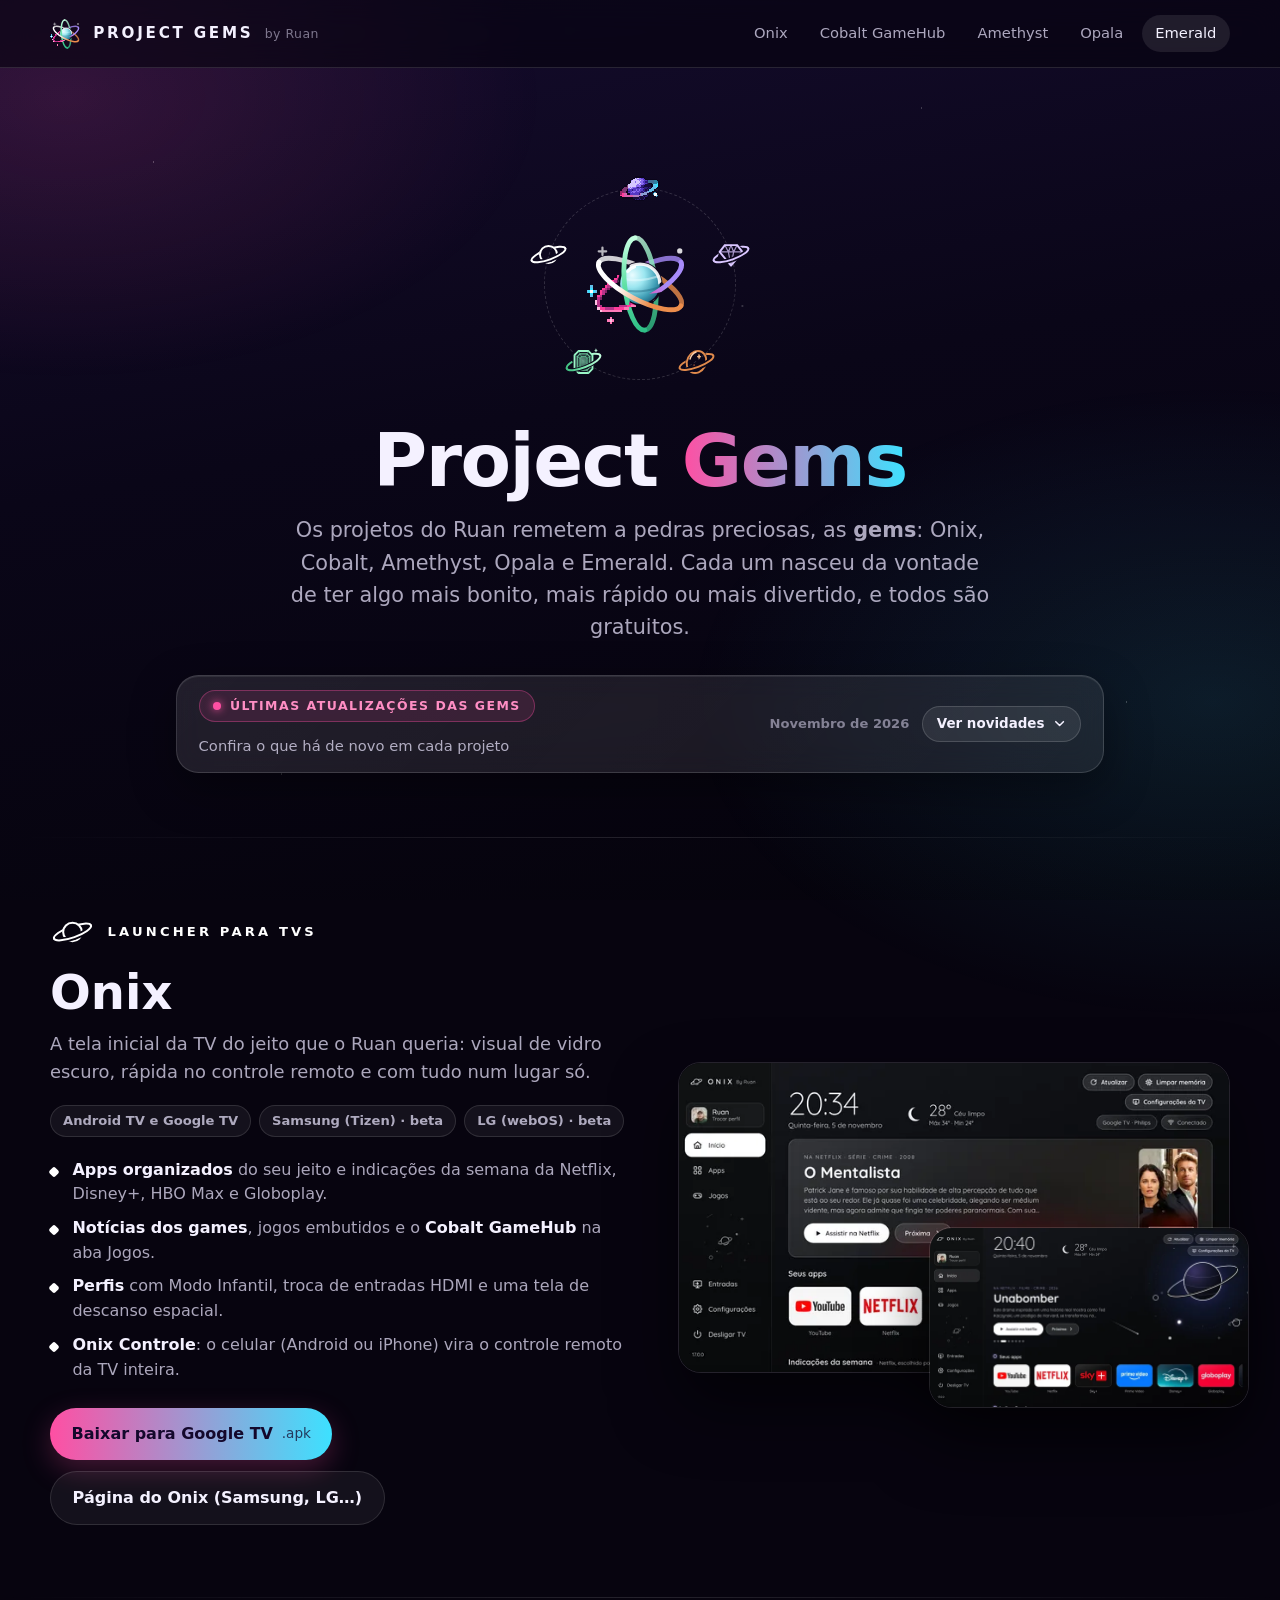
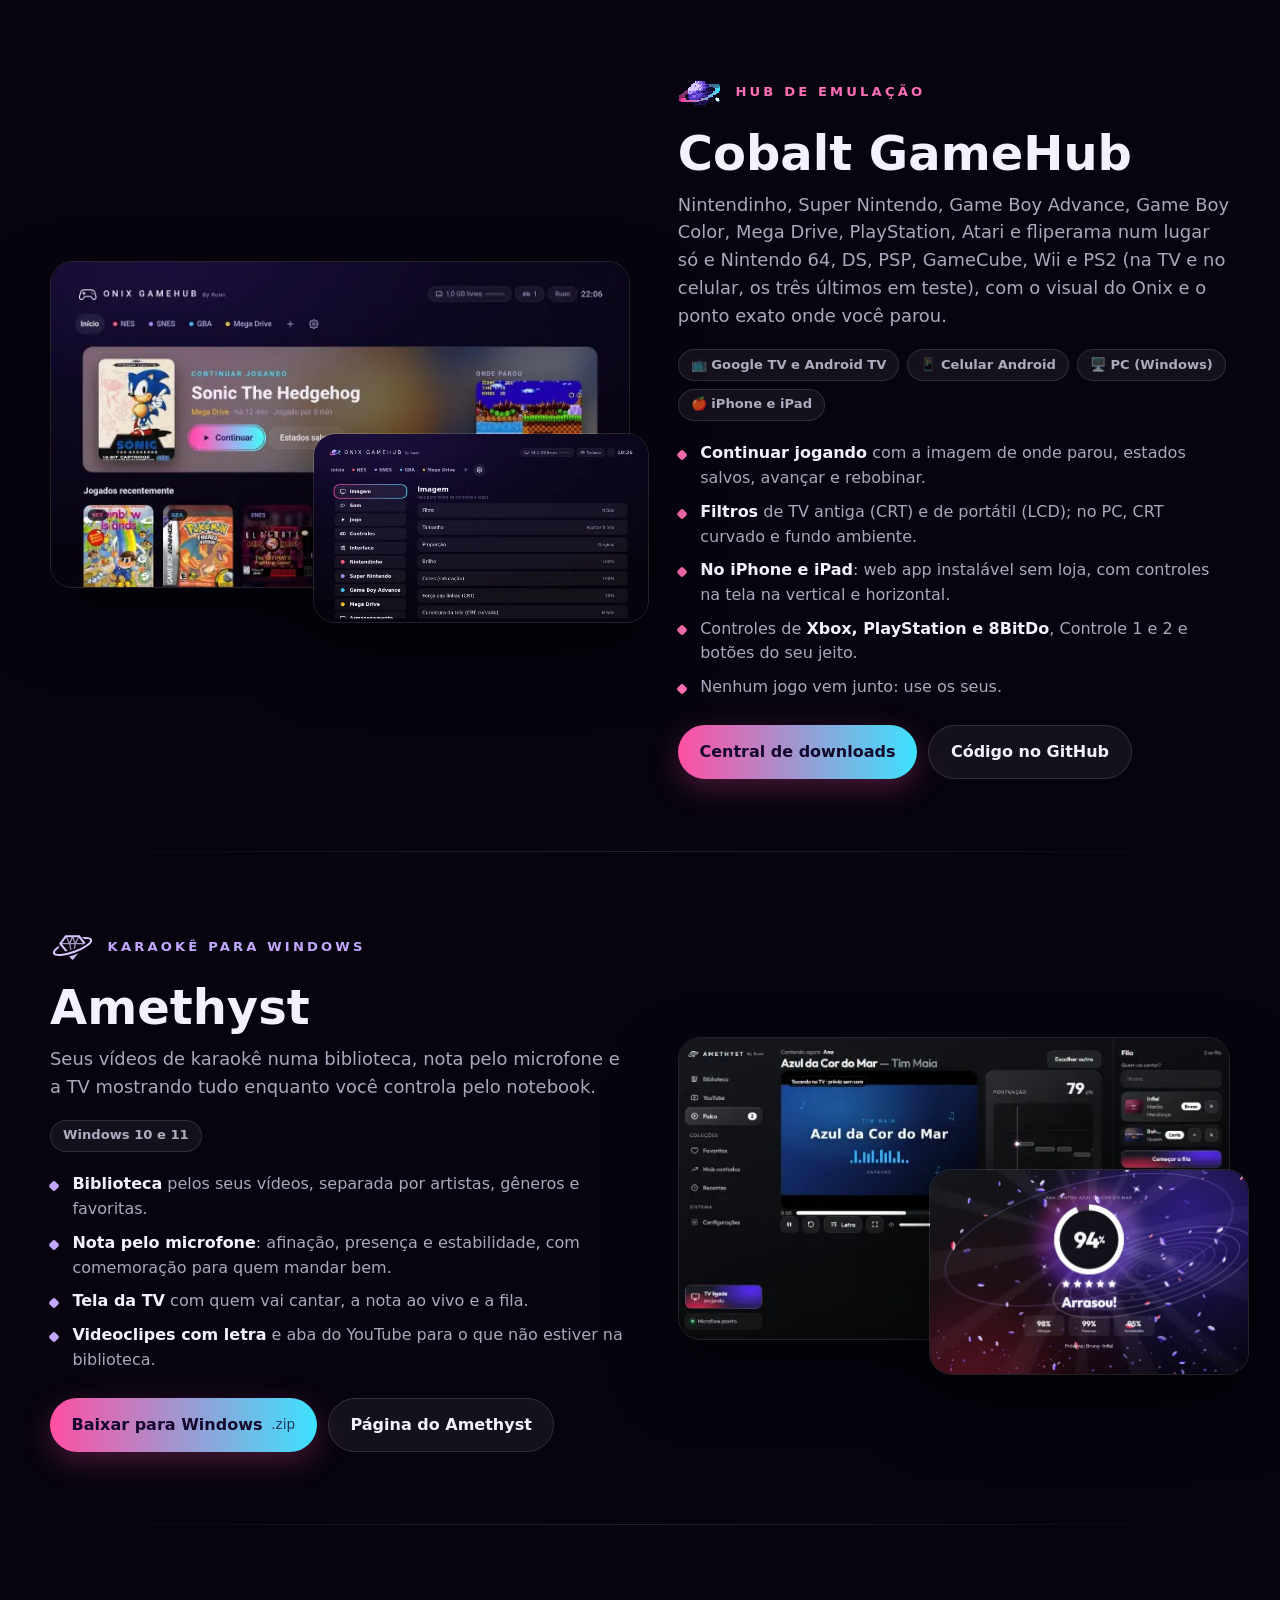
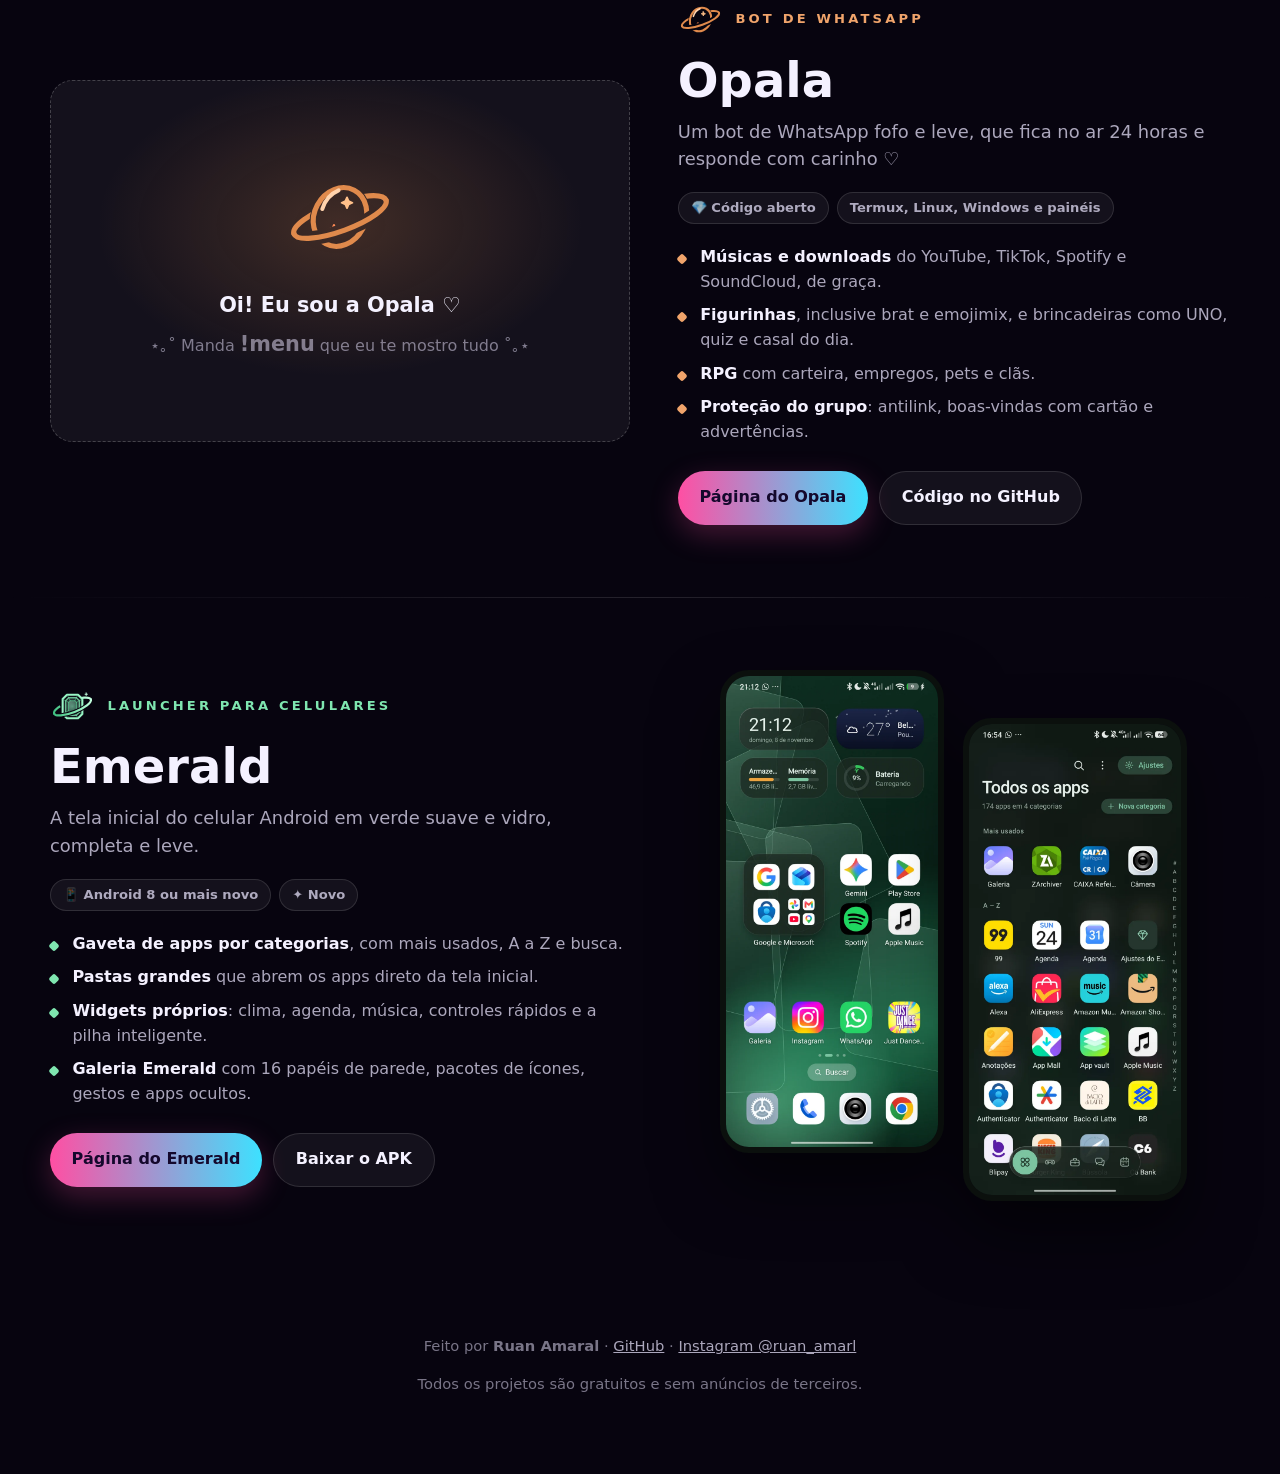
==== index.html @ 77f3a7b0 "Card de novidades: Onix 17.3.0 com Prime Video e Paramount+ nas indicações Co-Authored-By: Claude Op" ====
<!doctype html>
<html lang="pt-BR">
<head>
<meta charset="utf-8">
<meta name="viewport" content="width=device-width, initial-scale=1">
<title>Project Gems · os projetos do Ruan</title>
<meta name="description" content="Onix, Cobalt GameHub, Amethyst, Opala e Emerald: os projetos do Ruan, cada um com nome de pedra preciosa.">
<meta name="theme-color" content="#07040f">
<meta http-equiv="Cache-Control" content="no-cache, no-store, must-revalidate">
<meta http-equiv="Pragma" content="no-cache">
<meta http-equiv="Expires" content="0">
<link rel="icon" href="img/projectgems.svg">
<link rel="stylesheet" href="style.css?v=1.4">
</head>
<body>
<header class="top">
  <div class="wrap">
    <a class="brand" href="#"><img src="img/projectgems.svg" alt="">PROJECT GEMS <small>by Ruan</small></a>
    <nav class="nav">
      <a href="#onix">Onix</a><a href="#gamehub">Cobalt GameHub</a><a href="#amethyst">Amethyst</a><a href="#opala">Opala</a><a href="#emerald">Emerald</a>
    </nav>
  </div>
</header>

<main>
  <section class="hero wrap">
    <div class="orbit" aria-hidden="true">
      <div class="core"><img src="img/projectgems.svg" alt="Logo do Project Gems: um buraco negro com uma gema no centro" width="120" height="120"></div>
      <div class="ring"><img src="img/gamehub.svg" alt=""><img src="img/amethyst.svg" alt=""><img src="img/opala.svg" alt=""><img src="img/emerald.svg" alt=""><img src="img/onix.svg" alt=""></div>
    </div>
    <h1>Project <b>Gems</b></h1>
    <p>Os projetos do Ruan remetem a pedras preciosas, as <b>gems</b>: Onix, Cobalt, Amethyst, Opala e Emerald. Cada um nasceu da vontade de ter algo mais bonito, mais rápido ou mais divertido, e todos são gratuitos.</p>
    <!-- Card Expansível de Últimas Atualizações das Gems (inicia fechado) -->
    <details class="updates-card reveal" id="updatesCard">
      <summary class="updates-summary">
        <div class="updates-summary-left">
          <div class="updates-badge">
            <span class="updates-badge-dot"></span>
            Últimas atualizações das Gems
          </div>
          <span class="updates-summary-title">Confira o que há de novo em cada projeto</span>
        </div>
        <div class="updates-summary-right">
          <span class="updates-date">Novembro de 2026</span>
          <span class="updates-toggle-btn">
            <span class="updates-toggle-text">Ver novidades</span>
            <svg class="updates-arrow" viewBox="0 0 24 24" fill="none" stroke="currentColor" stroke-width="2.5" stroke-linecap="round" stroke-linejoin="round"><path d="M6 9l6 6 6-6"/></svg>
          </span>
        </div>
      </summary>

      <div class="updates-content">
        <div class="updates-intro">
          <h2>O que há de novo em cada projeto</h2>
          <p>Acompanhe os recursos recém-lançados, melhorias e novidades das nossas pedras preciosas:</p>
        </div>

        <div class="updates-grid">
          <!-- Onix -->
          <div class="update-item">
            <div class="update-item-top">
              <img class="update-item-icon" src="img/onix.svg" alt="">
              <div>
                <div class="update-item-title">Onix</div>
                <small style="color: var(--mute);">Launcher para TVs</small>
              </div>
              <span class="update-item-tag" style="color: #ffffff; border-color: rgba(255,255,255,.35); background: rgba(255,255,255,.08);">v17.3.0</span>
            </div>
            <ul class="update-item-list">
              <li style="color: #ffffff;"><span style="color: var(--dim);"><b>Prime Video e Paramount+ (17.3.0)</b>: as indicações da semana agora também trazem os títulos populares do Prime Video e do Paramount+, com o ícone de cada serviço, e Assistir abre o título no app.</span></li>
              <li style="color: #ffffff;"><span style="color: var(--dim);"><b>Novidades do Project Gems (17.2.0)</b>: o primeiro banner do destaque mostra as novidades das gemas, começando pelo Emerald, com QR code para o site (dá para desligar nas Configurações). A Trajetória também ganhou o Emerald.</span></li>
              <li style="color: #ffffff;"><span style="color: var(--dim);"><b>Aba Jogos sem demora (17.1.3)</b>: a página de Jogos abre na hora, e no tema Cobalt os botões do GameHub voltam a mostrar a borda de foco.</span></li>
              <li style="color: #ffffff;"><span style="color: var(--dim);"><b>Senha nos perfis (17.1.1)</b>: senha opcional de 4 números em cada perfil, digitada pelos números do controle, e o Modo Infantil protegido pelo PIN dos pais.</span></li>
              <li style="color: #ffffff;"><span style="color: var(--dim);"><b>Onix Controle 1.0.8 (Android)</b>: teclado de números (botão 123) para digitar a senha dos perfis e o PIN do Onix, além dos botões dos consoles 3D do Cobalt GameHub.</span></li>
            </ul>
            <a class="update-item-link" href="#onix">Ver detalhes do Onix →</a>
          </div>

          <!-- Cobalt GameHub -->
          <div class="update-item">
            <div class="update-item-top">
              <img class="update-item-icon" src="img/gamehub.svg" alt="" style="image-rendering:pixelated">
              <div>
                <div class="update-item-title">Cobalt GameHub</div>
                <small style="color: var(--mute);">Hub de emulação</small>
              </div>
              <span class="update-item-tag" style="color: #ff6fb5; border-color: rgba(255,111,181,.4); background: rgba(255,111,181,.1);">v2.0.1</span>
            </div>
            <ul class="update-item-list">
              <li style="color: #ff6fb5;"><span style="color: var(--dim);"><b>RetroAchievements na TV, no celular e no PC (2.0.1)</b>: entre com a sua conta e ganhe as conquistas de cada jogo, com a imagem no aviso e os textos traduzidos para o português. No PC, também nos consoles do RetroArch.</span></li>
              <li style="color: #ff6fb5;"><span style="color: var(--dim);"><b>Conquistas do Cobalt (2.0.0)</b>: 15 conquistas sem conta, na TV, no celular e no PC, com aviso animado e som por cima do jogo.</span></li>
              <li style="color: #ff6fb5;"><span style="color: var(--dim);"><b>Consoles 3D na TV e no celular (1.7.0)</b>: Nintendo 64, DS e PSP, e GameCube, Wii e PS2 em teste. O GameHub olha o aparelho, mostra só o que ele aguenta e escolhe a resolução.</span></li>
            </ul>
            <a class="update-item-link" href="gamehub/">Ir para a Central de Downloads →</a>
          </div>

          <!-- Amethyst -->
          <div class="update-item">
            <div class="update-item-top">
              <img class="update-item-icon" src="img/amethyst.svg" alt="">
              <div>
                <div class="update-item-title">Amethyst</div>
                <small style="color: var(--mute);">Karaokê para Windows</small>
              </div>
              <span class="update-item-tag" style="color: #c4a8ff; border-color: rgba(196,168,255,.4); background: rgba(196,168,255,.1);">v1.7.1</span>
            </div>
            <ul class="update-item-list">
              <li style="color: #c4a8ff;"><span style="color: var(--dim);"><b>Nota ao Vivo pelo Microfone</b>: pontuação de afinação, presença de palco e estabilidade vocal em tempo real.</span></li>
              <li style="color: #c4a8ff;"><span style="color: var(--dim);"><b>Modo TV Palco</b>: exibe a letra e notas na TV enquanto você controla as músicas pelo notebook.</span></li>
              <li style="color: #c4a8ff;"><span style="color: var(--dim);"><b>Biblioteca local de clipes</b>: organização de músicas sem travamentos.</span></li>
            </ul>
            <a class="update-item-link" href="amethyst/">Página do Amethyst →</a>
          </div>

          <!-- Opala -->
          <div class="update-item">
            <div class="update-item-top">
              <img class="update-item-icon" src="img/opala.svg" alt="">
              <div>
                <div class="update-item-title">Opala</div>
                <small style="color: var(--mute);">Bot de WhatsApp</small>
              </div>
              <span class="update-item-tag" style="color: #f0a46b; border-color: rgba(240,164,107,.4); background: rgba(240,164,107,.1);">✦ Novo</span>
            </div>
            <ul class="update-item-list">
              <li style="color: #f0a46b;"><span style="color: var(--dim);"><b>Código aberto</b>: qualquer pessoa pode montar o próprio bot, com guia para Termux, Linux, Windows e painéis.</span></li>
              <li style="color: #f0a46b;"><span style="color: var(--dim);"><b>Downloads grátis</b>: músicas e vídeos do YouTube, TikTok, letras e voz sem precisar de API paga.</span></li>
              <li style="color: #f0a46b;"><span style="color: var(--dim);"><b>Jeitinho fofo</b>: menus em categorias, respostas carinhosas e figurinha brat feita no próprio bot.</span></li>
            </ul>
            <a class="update-item-link" href="opala/">Página do Opala →</a>
          </div>
          <!-- Emerald -->
          <div class="update-item">
            <div class="update-item-top">
              <img class="update-item-icon" src="img/emerald.svg" alt="">
              <div>
                <div class="update-item-title">Emerald</div>
                <small style="color: var(--mute);">Launcher para celulares</small>
              </div>
              <span class="update-item-tag" style="color: #7fe6b0; border-color: rgba(127,230,176,.4); background: rgba(127,230,176,.1);">✦ Novo · v1.0.3</span>
            </div>
            <ul class="update-item-list">
              <li style="color: #7fe6b0;"><span style="color: var(--dim);"><b>Relógio alinhado (1.0.3)</b>: o relógio em cartão ganhou o mesmo espaço interno dos outros cartões.</span></li>
              <li style="color: #7fe6b0;"><span style="color: var(--dim);"><b>Mais estável (1.0.2)</b>: não trava mais ao virar a tela inicial padrão, e nos celulares Xiaomi explica por que o sistema troca os gestos pelos três botões.</span></li>
              <li style="color: #7fe6b0;"><span style="color: var(--dim);"><b>Pastas como no HyperOS (1.0.1)</b>: os apps saem da pasta e crescem até a grade, com movimento de mola, e voltam voando ao fechar. Ícones de 60 dp por padrão.</span></li>
              <li style="color: #7fe6b0;"><span style="color: var(--dim);"><b>Chegou o Emerald (1.0.0)</b>: a nova gema é a tela inicial do celular Android, em verde suave e vidro, grátis e sem anúncios.</span></li>
              <li style="color: #7fe6b0;"><span style="color: var(--dim);"><b>Gaveta por categorias e pastas grandes</b>: os apps se organizam sozinhos, e as pastas grandes abrem os apps direto da tela inicial.</span></li>
              <li style="color: #7fe6b0;"><span style="color: var(--dim);"><b>Widgets e galeria próprios</b>: clima, agenda, música, controles rápidos, pilha inteligente e 16 papéis de parede em alta resolução.</span></li>
            </ul>
            <a class="update-item-link" href="emerald/">Página do Emerald →</a>
          </div>
        </div>

        <div class="updates-footer">
          <div class="updates-footer-left">
            <span>Navegar pelas seções da página:</span>
            <div class="updates-footer-nav">
              <a href="#onix">📺 Onix</a>
              <a href="#gamehub">🎮 Cobalt GameHub</a>
              <a href="#amethyst">🎤 Amethyst</a>
              <a href="#opala">💎 Opala</a>
              <a href="#emerald">📱 Emerald</a>
            </div>
          </div>
          <button type="button" class="updates-collapse-btn" id="btnCollapseUpdates">
            Recolher atualizações ▴
          </button>
        </div>
      </div>
    </details>
  </section>

  <div class="sep"></div>

  <!-- Onix -->
  <section class="gem" id="onix" style="--gem:#ffffff">
    <div class="wrap grid">
      <div class="reveal">
        <div class="kicker"><img src="img/onix.svg" alt="">Launcher para TVs</div>
        <h2>Onix</h2>
        <p class="lead">A tela inicial da TV do jeito que o Ruan queria: visual de vidro escuro, rápida no controle remoto e com tudo num lugar só.</p>
        <div class="chips"><span class="chip">Android TV e Google TV</span><span class="chip">Samsung (Tizen) · beta</span><span class="chip">LG (webOS) · beta</span></div>
        <ul>
          <li><b>Apps organizados</b> do seu jeito e indicações da semana da Netflix, Disney+, HBO Max e Globoplay.</li>
          <li><b>Notícias dos games</b>, jogos embutidos e o <b>Cobalt GameHub</b> na aba Jogos.</li>
          <li><b>Perfis</b> com Modo Infantil, troca de entradas HDMI e uma tela de descanso espacial.</li>
          <li><b>Onix Controle</b>: o celular (Android ou iPhone) vira o controle remoto da TV inteira.</li>
        </ul>
        <div class="acts">
          <a class="btn primary" id="btnDownloadOnix" href="#onixModal">Baixar para Google TV <span class="sz">.apk</span></a>
          <a class="btn" href="onix/">Página do Onix (Samsung, LG…)</a>
        </div>
      </div>
      <div class="stack reveal">
        <img class="shot" alt="Tela inicial do Onix" src="img/onix-inicio-1280.webp" srcset="img/onix-inicio-640.webp 640w, img/onix-inicio-1280.webp 1280w" sizes="(max-width: 860px) 92vw, 560px" width="1280" height="720" loading="lazy" decoding="async">
        <img class="shot" alt="Estilo Onix Cosmos" src="img/onix-cosmos-1280.webp" srcset="img/onix-cosmos-640.webp 640w, img/onix-cosmos-1280.webp 1280w" sizes="(max-width: 860px) 92vw, 560px" width="1280" height="720" loading="lazy" decoding="async">
      </div>
    </div>
  </section>

  <div class="sep"></div>

  <!-- Cobalt GameHub -->
  <section class="gem flip" id="gamehub" style="--gem:#ff6fb5">
    <div class="wrap grid">
      <div class="reveal">
        <div class="kicker"><img src="img/gamehub.svg" alt="" style="image-rendering:pixelated">Hub de emulação</div>
        <h2>Cobalt GameHub</h2>
        <p class="lead">Nintendinho, Super Nintendo, Game Boy Advance, Game Boy Color, Mega Drive, PlayStation, Atari e fliperama num lugar só e Nintendo 64, DS, PSP, GameCube, Wii e PS2 (na TV e no celular, os três últimos em teste), com o visual do Onix e o ponto exato onde você parou.</p>
        <div class="chips"><span class="chip">📺 Google TV e Android TV</span><span class="chip">📱 Celular Android</span><span class="chip">🖥️ PC (Windows)</span><span class="chip">🍎 iPhone e iPad</span></div>
        <ul>
          <li><b>Continuar jogando</b> com a imagem de onde parou, estados salvos, avançar e rebobinar.</li>
          <li><b>Filtros</b> de TV antiga (CRT) e de portátil (LCD); no PC, CRT curvado e fundo ambiente.</li>
          <li><b>No iPhone e iPad</b>: web app instalável sem loja, com controles na tela na vertical e horizontal.</li>
          <li>Controles de <b>Xbox, PlayStation e 8BitDo</b>, Controle 1 e 2 e botões do seu jeito.</li>
          <li>Nenhum jogo vem junto: use os seus.</li>
        </ul>
        <div class="acts">
          <a class="btn primary" href="gamehub/">Central de downloads</a>
          <a class="btn" href="https://github.com/ruan2311/cobalt-gamehub">Código no GitHub</a>
        </div>
      </div>
      <div class="stack reveal">
        <img class="shot" alt="Cobalt GameHub na TV" src="img/gamehub-tv-1280.webp" srcset="img/gamehub-tv-640.webp 640w, img/gamehub-tv-1280.webp 1280w" sizes="(max-width: 860px) 92vw, 560px" width="1280" height="720" loading="lazy" decoding="async">
        <img class="shot" alt="Cobalt GameHub no PC" src="img/gamehub-pc-1280.webp" srcset="img/gamehub-pc-640.webp 640w, img/gamehub-pc-1280.webp 1280w" sizes="(max-width: 860px) 92vw, 560px" width="1280" height="720" loading="lazy" decoding="async">
      </div>
    </div>
  </section>

  <div class="sep"></div>

  <!-- Amethyst -->
  <section class="gem" id="amethyst" style="--gem:#c4a8ff">
    <div class="wrap grid">
      <div class="reveal">
        <div class="kicker"><img src="img/amethyst.svg" alt="">Karaokê para Windows</div>
        <h2>Amethyst</h2>
        <p class="lead">Seus vídeos de karaokê numa biblioteca, nota pelo microfone e a TV mostrando tudo enquanto você controla pelo notebook.</p>
        <div class="chips"><span class="chip">Windows 10 e 11</span></div>
        <ul>
          <li><b>Biblioteca</b> pelos seus vídeos, separada por artistas, gêneros e favoritas.</li>
          <li><b>Nota pelo microfone</b>: afinação, presença e estabilidade, com comemoração para quem mandar bem.</li>
          <li><b>Tela da TV</b> com quem vai cantar, a nota ao vivo e a fila.</li>
          <li><b>Videoclipes com letra</b> e aba do YouTube para o que não estiver na biblioteca.</li>
        </ul>
        <div class="acts">
          <a class="btn primary" href="https://github.com/ruan2311/amethyst/releases/latest/download/Amethyst-win64.zip">Baixar para Windows <span class="sz">.zip</span></a>
          <a class="btn" href="amethyst/">Página do Amethyst</a>
        </div>
      </div>
      <div class="stack reveal">
        <img class="shot" alt="Amethyst no notebook: a música tocando e a pontuação ao vivo" src="img/amethyst-palco-1280.webp" srcset="img/amethyst-palco-640.webp 640w, img/amethyst-palco-1280.webp 1280w" sizes="(max-width: 860px) 92vw, 560px" width="1280" height="699" loading="lazy" decoding="async">
        <img class="shot" alt="Amethyst na TV: a nota final com comemoração" src="img/amethyst-tv-nota-1280.webp" srcset="img/amethyst-tv-nota-640.webp 640w, img/amethyst-tv-nota-1280.webp 1064w" sizes="(max-width: 860px) 0px, 330px" width="1064" height="681" loading="lazy" decoding="async">
      </div>
    </div>
  </section>

  <div class="sep"></div>

  <!-- Opala -->
  <section class="gem flip" id="opala" style="--gem:#f0a46b;--glow:rgba(224,138,76,.22)">
    <div class="wrap grid">
      <div class="reveal">
        <div class="kicker"><img src="img/opala.svg" alt="">Bot de WhatsApp</div>
        <h2>Opala</h2>
        <p class="lead">Um bot de WhatsApp fofo e leve, que fica no ar 24 horas e responde com carinho ♡</p>
        <div class="chips"><span class="chip">💎 Código aberto</span><span class="chip">Termux, Linux, Windows e painéis</span></div>
        <ul>
          <li><b>Músicas e downloads</b> do YouTube, TikTok, Spotify e SoundCloud, de graça.</li>
          <li><b>Figurinhas</b>, inclusive brat e emojimix, e brincadeiras como UNO, quiz e casal do dia.</li>
          <li><b>RPG</b> com carteira, empregos, pets e clãs.</li>
          <li><b>Proteção do grupo</b>: antilink, boas-vindas com cartão e advertências.</li>
        </ul>
        <div class="acts">
          <a class="btn primary" href="opala/">Página do Opala</a>
          <a class="btn" href="https://github.com/ruan2311/opala">Código no GitHub</a>
        </div>
      </div>
      <div class="reveal">
        <div class="locked"><div><img src="img/opala.svg" alt=""><b>Oi! Eu sou a Opala ♡</b><span>⋆｡˚ Manda <b>!menu</b> que eu te mostro tudo ˚｡⋆</span></div></div>
      </div>
    </div>
  </section>

  <div class="sep"></div>

  <!-- Emerald -->
  <section class="gem" id="emerald" style="--gem:#7fe6b0;--glow:rgba(127,230,176,.18)">
    <div class="wrap grid">
      <div class="reveal">
        <div class="kicker"><img src="img/emerald.svg" alt="">Launcher para celulares</div>
        <h2>Emerald</h2>
        <p class="lead">A tela inicial do celular Android em verde suave e vidro, completa e leve.</p>
        <div class="chips"><span class="chip">📱 Android 8 ou mais novo</span><span class="chip">✦ Novo</span></div>
        <ul>
          <li><b>Gaveta de apps por categorias</b>, com mais usados, A a Z e busca.</li>
          <li><b>Pastas grandes</b> que abrem os apps direto da tela inicial.</li>
          <li><b>Widgets próprios</b>: clima, agenda, música, controles rápidos e a pilha inteligente.</li>
          <li><b>Galeria Emerald</b> com 16 papéis de parede, pacotes de ícones, gestos e apps ocultos.</li>
        </ul>
        <div class="acts">
          <a class="btn primary" href="emerald/">Página do Emerald</a>
          <a class="btn" href="https://github.com/ruan2311/emerald/releases/latest/download/emerald-launcher.apk">Baixar o APK</a>
        </div>
      </div>
      <div class="reveal">
        <div class="em-duo"><img class="shot" src="img/emerald-inicio-720.webp?v=2" loading="lazy" width="720" height="1600" alt="Tela inicial do Emerald"><img class="shot" src="img/emerald-gaveta-720.webp" loading="lazy" width="720" height="1600" alt="Gaveta de apps do Emerald"></div>
      </div>
    </div>
  </section>
</main>

<footer class="foot wrap">
  <p>Feito por <b>Ruan Amaral</b> · <a href="https://github.com/ruan2311">GitHub</a> · <a href="https://www.instagram.com/ruan_amarl">Instagram @ruan_amarl</a></p>
  <p>Todos os projetos são gratuitos e sem anúncios de terceiros.</p>
</footer>

<!-- Modal de download do Onix: pergunta entre App ou Launcher permanente -->
<div class="modal-overlay" id="onixModal" aria-hidden="true" role="dialog" aria-modal="true" aria-labelledby="modalOnixTitle">
  <div class="modal-card">
    <a class="modal-close" id="closeOnixModal" href="#onix" aria-label="Fechar">
      <svg viewBox="0 0 24 24" fill="none" stroke="currentColor" stroke-width="2" stroke-linecap="round" stroke-linejoin="round"><path d="M18 6L6 18M6 6l12 12"/></svg>
    </a>
    <div class="modal-kicker">
      <img src="img/onix.svg" alt=""> Google TV e Android TV
    </div>
    <h3 class="modal-title" id="modalOnixTitle">Como você quer usar o Onix na sua TV?</h3>
    <p class="modal-lead">Escolha como prefere instalar. Ambas as versões são gratuitas e sem anúncios:</p>
    <div class="modal-grid">
      <!-- Versão App -->
      <div class="modal-opt app">
        <div class="modal-opt-header">
          <div class="modal-opt-icon">
            <svg viewBox="0 0 24 24" fill="none" stroke="currentColor" stroke-width="2" stroke-linecap="round" stroke-linejoin="round"><rect x="3" y="5" width="18" height="14" rx="2.5"/><path d="M10 9l5 3-5 3z" fill="currentColor" stroke="none"/></svg>
          </div>
          <div>
            <div class="modal-opt-name">Onix App</div>
            <span class="modal-opt-tag">Para experimentar</span>
          </div>
        </div>
        <p class="modal-opt-desc">Abre como um aplicativo comum na TV. Ideal para testar todas as funções sem alterar a tela inicial atual.</p>
        <a class="btn" data-asset="onix-app.apk" href="https://github.com/ruan2311/onix/releases/latest/download/onix-app.apk">
          Baixar Onix App <span class="sz">.apk</span>
        </a>
      </div>

      <!-- Versão Launcher -->
      <div class="modal-opt launcher">
        <div class="modal-opt-header">
          <div class="modal-opt-icon">
            <svg viewBox="0 0 24 24" fill="none" stroke="currentColor" stroke-width="2" stroke-linecap="round" stroke-linejoin="round"><rect x="2.5" y="4.5" width="19" height="12.5" rx="2.5"/><path d="M8 20.5h8M12 17v3.5"/></svg>
          </div>
          <div>
            <div class="modal-opt-name">Onix Launcher</div>
            <span class="modal-opt-tag">Tela inicial permanente</span>
          </div>
        </div>
        <p class="modal-opt-desc">Vira a tela inicial definitiva da TV. Ao ligar a TV ou apertar o botão <b>Home</b> no controle, o Onix abre direto.</p>
        <a class="btn primary" data-asset="onix-launcher.apk" href="https://github.com/ruan2311/onix/releases/latest/download/onix-launcher.apk">
          Baixar Launcher <span class="sz">.apk</span>
        </a>
      </div>
    </div>

    <!-- Tutorial de como deixar permanente -->
    <div class="modal-tutorial">
      <div class="modal-tutorial-title">
        <span>📖</span> Como deixar o Onix permanente na sua TV:
      </div>
      <p class="modal-tutorial-desc">
        Baixe a versão <b>Launcher</b>. Após instalar na TV, aperte o botão <b>Home</b> no controle remoto e escolha <b>Onix Launcher → Sempre</b>.
      </p>
      <div class="modal-tutorial-acts">
        <a class="btn primary" href="https://github.com/ruan2311/onix#android-tv-e-google-tv" target="_blank" rel="noopener">
          Ver tutorial passo a passo →
        </a>
        <a class="btn" href="onix/">
          Samsung ou LG? Veja a página do Onix
        </a>
      </div>
    </div>
  </div>
</div>

<script>
// Seções entram suaves ao rolar; o menu do topo marca a seção da vez.
const io = new IntersectionObserver(es => es.forEach(e => { if (e.isIntersecting) { e.target.classList.add('on'); io.unobserve(e.target); } }), { threshold: .15 });
document.querySelectorAll('.reveal').forEach(el => io.observe(el));
const links = [...document.querySelectorAll('.nav a')];
const spy = new IntersectionObserver(es => es.forEach(e => {
  if (e.isIntersecting) links.forEach(a => a.classList.toggle('cur', a.getAttribute('href') === '#' + e.target.id));
}), { rootMargin: '-45% 0px -50% 0px' });
document.querySelectorAll('.gem').forEach(s => spy.observe(s));

// Modal de download do Onix
const modal = document.getElementById('onixModal');
const btnClose = document.getElementById('closeOnixModal');

const openModal = (e) => {
  if (e) e.preventDefault();
  modal.classList.add('open');
  modal.setAttribute('aria-hidden', 'false');
  document.body.style.overflow = 'hidden';
};
const closeModal = (e) => {
  if (e) e.preventDefault();
  modal.classList.remove('open');
  modal.setAttribute('aria-hidden', 'true');
  document.body.style.overflow = '';
  if (window.location.hash === '#onixModal') {
    history.replaceState(null, '', window.location.pathname + window.location.search);
  }
};

document.querySelectorAll('[href="#onixModal"], #btnDownloadOnix').forEach(el => {
  el.addEventListener('click', openModal);
});
if (window.location.hash === '#onixModal') openModal();
window.addEventListener('hashchange', () => {
  if (window.location.hash === '#onixModal') openModal();
  else if (modal.classList.contains('open')) closeModal();
});
if (btnClose) btnClose.addEventListener('click', closeModal);
modal.addEventListener('click', e => { if (e.target === modal) closeModal(e); });
document.addEventListener('keydown', e => { if (e.key === 'Escape' && modal.classList.contains('open')) closeModal(e); });

// Controle do Card Expansível de Atualizações
const updatesCard = document.getElementById('updatesCard');
const btnCollapseUpdates = document.getElementById('btnCollapseUpdates');
if (updatesCard) {
  const toggleText = updatesCard.querySelector('.updates-toggle-text');
  updatesCard.addEventListener('toggle', () => {
    if (toggleText) {
      toggleText.textContent = updatesCard.open ? 'Recolher' : 'Ver novidades';
    }
  });
  if (btnCollapseUpdates) {
    btnCollapseUpdates.addEventListener('click', (e) => {
      e.preventDefault();
      updatesCard.removeAttribute('open');
      updatesCard.scrollIntoView({ behavior: 'smooth', block: 'nearest' });
    });
  }
}

// Tamanhos dos arquivos direto da release mais nova no GitHub
const mb = n => (n / 1048576).toLocaleString('pt-BR', { maximumFractionDigits: 1 }) + ' MB';
fetch('https://api.github.com/repos/ruan2311/onix/releases/latest')
  .then(r => (r.ok ? r.json() : null))
  .then(rel => {
    if (!rel) return;
    for (const a of rel.assets) {
      const btn = document.querySelector('[data-asset="' + a.name + '"]');
      if (!btn) continue;
      btn.href = a.browser_download_url;
      const sz = btn.querySelector('.sz');
      if (sz) sz.textContent = mb(a.size);
    }
  })
  .catch(() => { });
</script>
</body>
</html>
---- style.css ----
/* Project Gems: o visual do Onix (vidro escuro e espacial) para o site dos projetos.
   Cada gema tem a sua cor (--gem); o resto é igual em todas as páginas. */
:root {
  --bg: #07040f;
  --ink: #f4f1ff;
  --dim: rgba(236, 230, 255, .72);
  --mute: rgba(236, 230, 255, .5);
  --glass: rgba(255, 255, 255, .055);
  --glass-hi: rgba(255, 255, 255, .09);
  --line: rgba(255, 255, 255, .12);
  --pink: #ff4fa3;
  --cyan: #3de1ff;
  --grad: linear-gradient(90deg, var(--pink), var(--cyan));
  --gem: #fff;
  --r: 1.4rem;
  color-scheme: dark;
}
* { box-sizing: border-box; }
html { scroll-behavior: smooth; background: var(--bg); }
body {
  margin: 0; min-height: 100vh; color: var(--ink); line-height: 1.55; overflow-x: hidden;
  font-family: system-ui, -apple-system, "Segoe UI", Roboto, "Google Sans", Arial, sans-serif;
}
/* O céu fica numa camada fixa própria: com background-attachment: fixed, o navegador redesenhava
   o fundo inteiro a cada rolagem (pesado no celular). */
body::after {
  content: ""; position: fixed; inset: 0; z-index: -2; pointer-events: none;
  background:
    radial-gradient(1px 1px at 12% 18%, #fff8, transparent), radial-gradient(1px 1px at 72% 12%, #fff6, transparent),
    radial-gradient(1.5px 1.5px at 40% 64%, #fff5, transparent), radial-gradient(1px 1px at 88% 78%, #fff7, transparent),
    radial-gradient(1px 1px at 22% 86%, #fff5, transparent), radial-gradient(1.5px 1.5px at 58% 34%, #fff4, transparent),
    linear-gradient(170deg, #150c2e 0%, #0a0618 45%, #05030b 100%);
}
/* Aurora no fundo. Só se mexe em telas grandes com mouse; no celular fica parada (poupa bateria
   e deixa a rolagem lisa). Some com "reduzir movimento" do sistema. */
body::before {
  content: ""; position: fixed; inset: -20%; z-index: -1; pointer-events: none;
  background: radial-gradient(38% 32% at 18% 22%, rgba(255, 79, 163, .14), transparent 70%),
    radial-gradient(42% 36% at 82% 70%, rgba(61, 225, 255, .11), transparent 70%);
}
@media (min-width: 861px) and (hover: hover) {
  body::before { animation: aurora 28s ease-in-out infinite alternate; will-change: transform; }
}
@keyframes aurora { 50% { transform: translate(4%, -3%) rotate(3deg); } 100% { transform: translate(-3%, 4%) rotate(-2deg); } }
a { color: inherit; }
img { max-width: 100%; height: auto; display: block; }
.wrap { width: min(1180px, 100% - 2.4rem); margin: 0 auto; }

/* Topo */
.top { position: sticky; top: 0; z-index: 10; backdrop-filter: blur(14px); -webkit-backdrop-filter: blur(14px);
  background: rgba(7, 4, 15, .62); border-bottom: 1px solid var(--line); }
.top .wrap { display: flex; align-items: center; gap: 1rem; height: 4.2rem; }
.brand { display: flex; align-items: center; gap: .7rem; text-decoration: none; font-weight: 800; letter-spacing: .18em; font-size: .95rem; white-space: nowrap; }
.brand img { width: 2rem; height: 2rem; }
.brand small { font-weight: 500; letter-spacing: .04em; color: var(--mute); font-size: .78rem; }
.nav { margin-left: auto; display: flex; gap: .3rem; overflow-x: auto; scrollbar-width: none; }
.nav::-webkit-scrollbar { display: none; }
.nav a { text-decoration: none; color: var(--dim); padding: .45rem .85rem; border-radius: 999px; font-size: .92rem; white-space: nowrap; transition: background .2s, color .2s; }
.nav a:hover, .nav a.cur { background: var(--glass-hi); color: var(--ink); }

/* Botões e etiquetas */
.btn { display: inline-flex; align-items: center; gap: .55rem; padding: .85rem 1.35rem; border-radius: 999px; font-weight: 700; font-size: 1rem;
  text-decoration: none; border: 1px solid var(--line); background: var(--glass); color: var(--ink); cursor: pointer;
  transition: transform .25s cubic-bezier(.2, .9, .3, 1.3), background .2s, box-shadow .25s; }
.btn:hover { transform: translateY(-2px); background: var(--glass-hi); }
.btn.primary { background: var(--grad); color: #14082c; border: 0; box-shadow: 0 .6rem 1.8rem rgba(255, 79, 163, .25); }
.btn.primary:hover { box-shadow: 0 .8rem 2.4rem rgba(61, 225, 255, .3); }
.btn svg { width: 1.15rem; height: 1.15rem; flex: none; }
.btn .sz { font-weight: 500; opacity: .75; font-size: .85rem; }
.chips { display: flex; flex-wrap: wrap; gap: .5rem; }
.chip { display: inline-flex; align-items: center; gap: .4rem; padding: .3rem .75rem; border-radius: 999px; font-size: .82rem; font-weight: 600;
  border: 1px solid var(--line); background: var(--glass); color: var(--dim); }
.chip.lock { color: #ffd27a; border-color: rgba(255, 210, 122, .35); background: rgba(255, 210, 122, .08); }

/* Cartões de vidro */
.glass { background: var(--glass); border: 1px solid var(--line); border-radius: var(--r); box-shadow: inset 0 1px 0 rgba(255, 255, 255, .08); }

/* Apresentação */
.hero { padding: 6rem 0 4rem; text-align: center; }
.hero h1 { font-size: clamp(2.6rem, 7vw, 4.6rem); line-height: 1.02; margin: 1.2rem 0 1rem; letter-spacing: -.02em; }
.hero h1 b { background: var(--grad); -webkit-background-clip: text; background-clip: text; color: transparent; }
.hero p { font-size: clamp(1.05rem, 2.2vw, 1.3rem); color: var(--dim); max-width: 44rem; margin: 0 auto 2rem; }
.hero .acts { display: flex; flex-wrap: wrap; gap: .8rem; justify-content: center; }
.orbit { position: relative; width: 15rem; height: 15rem; margin: 0 auto; }
.orbit::before { content: ""; position: absolute; inset: 1.5rem; border-radius: 50%; border: 1px dashed rgba(255, 255, 255, .16); }
/* No meio da órbita, a logo do Project Gems (um buraco negro com uma gema no centro), pulsando de leve. */
.orbit .core { position: absolute; inset: 3.4rem; display: grid; place-items: center; border-radius: 50%; }
.orbit .core img { width: 6.6rem; height: 6.6rem; max-width: none; animation: pulse 6s ease-in-out infinite alternate; }
@keyframes pulse { to { transform: scale(1.05) rotate(-2deg); filter: brightness(1.12); } }
.orbit .ring { position: absolute; inset: 0; animation: spin 26s linear infinite; }
.orbit .ring img { position: absolute; width: 2.6rem; height: 2.6rem; animation: spin 26s linear infinite reverse; }
/* Cinco planetinhas espaçados por igual na volta (a cada 72°), com o centro a 1,5rem da borda. */
.orbit .ring img:nth-child(1) { left: calc(50% - 1.3rem); top: calc(50% - 1.000 * (50% - 1.5rem) - 1.3rem); }
.orbit .ring img:nth-child(2) { left: calc(50% + 0.951 * (50% - 1.5rem) - 1.3rem); top: calc(50% - 0.309 * (50% - 1.5rem) - 1.3rem); }
.orbit .ring img:nth-child(3) { left: calc(50% + 0.588 * (50% - 1.5rem) - 1.3rem); top: calc(50% + 0.809 * (50% - 1.5rem) - 1.3rem); }
.orbit .ring img:nth-child(4) { left: calc(50% - 0.588 * (50% - 1.5rem) - 1.3rem); top: calc(50% + 0.809 * (50% - 1.5rem) - 1.3rem); }
.orbit .ring img:nth-child(5) { left: calc(50% - 0.951 * (50% - 1.5rem) - 1.3rem); top: calc(50% - 0.309 * (50% - 1.5rem) - 1.3rem); }
@keyframes spin { to { transform: rotate(360deg); } }

/* Uma seção por projeto */
.gem { padding: 4.5rem 0; scroll-margin-top: 4.2rem; }
.gem .grid { display: grid; grid-template-columns: 1.05fr 1fr; gap: 3rem; align-items: center; }
.gem.flip .grid > :first-child { order: 2; }
.gem .kicker { display: flex; align-items: center; gap: .8rem; font-size: .82rem; letter-spacing: .24em; text-transform: uppercase; font-weight: 800; color: var(--gem); }
.gem .kicker img { width: 2.8rem; height: 2.8rem; }
.gem h2 { font-size: clamp(2rem, 4.4vw, 3rem); margin: .8rem 0 .7rem; line-height: 1.08; }
.gem .lead { font-size: 1.12rem; color: var(--dim); margin: 0 0 1.2rem; }
.gem ul { margin: 0 0 1.6rem; padding: 0; list-style: none; display: grid; gap: .55rem; }
.gem li { position: relative; padding-left: 1.4rem; color: var(--dim); }
.gem li::before { content: ""; position: absolute; left: 0; top: .62em; width: .5rem; height: .5rem; border-radius: 2px; transform: rotate(45deg); background: var(--gem); }
.gem li b { color: var(--ink); }
.gem .acts { display: flex; flex-wrap: wrap; gap: .7rem; margin-top: 1.3rem; }
.gem .chips { margin: 0 0 1.3rem; }
.shot { position: relative; border-radius: var(--r); overflow: hidden; border: 1px solid var(--line); box-shadow: 0 2rem 4rem rgba(0, 0, 0, .55); transition: transform .5s cubic-bezier(.2, .8, .2, 1); }
.shot:hover { transform: translateY(-.4rem) scale(1.01); }
.shot::after { content: ""; position: absolute; inset: 0; background: linear-gradient(115deg, transparent 40%, rgba(255, 255, 255, .12) 50%, transparent 60%); transform: translateX(-120%); }
.shot:hover::after { animation: shine 1s ease; }
@keyframes shine { to { transform: translateX(120%); } }
.stack { position: relative; }
.stack .shot + .shot { position: absolute; width: 58%; right: -1.2rem; bottom: -2.2rem; }
.locked { display: grid; place-items: center; aspect-ratio: 16 / 10; border-radius: var(--r); text-align: center; padding: 2rem;
  background: radial-gradient(60% 60% at 50% 40%, var(--glow, rgba(159, 227, 255, .16)), transparent 70%), var(--glass); border: 1px dashed rgba(255, 255, 255, .2); }
.locked img { width: 7rem; height: 7rem; margin: 0 auto 1rem; animation: float 5s ease-in-out infinite; }
.locked b { font-size: 1.3rem; }
.locked span { color: var(--mute); display: block; margin-top: .4rem; }
@keyframes float { 50% { transform: translateY(-.6rem) rotate(3deg); } }
/* Emerald na página inicial: dois prints de celular, o segundo mais baixo. */
.em-duo { display: flex; justify-content: center; align-items: flex-start; gap: 1.2rem; }
.em-duo .shot { width: min(14rem, 42%); border-radius: 1.8rem; border: .4rem solid #0b100d; }
.em-duo .shot + .shot { margin-top: 3rem; }
.sep { height: 1px; background: linear-gradient(90deg, transparent, var(--line), transparent); }

/* Rodapé */
.foot { padding: 3rem 0 4rem; color: var(--mute); text-align: center; font-size: .92rem; }
.foot a { color: var(--dim); }

/* Entrar suave ao rolar */
.reveal { opacity: 0; transform: translateY(1.6rem); transition: opacity .8s ease, transform .8s cubic-bezier(.2, .8, .2, 1); }
.reveal.on { opacity: 1; transform: none; }

/* Páginas de cada gema (central de downloads): um cartão por aparelho; o deste aparelho vem
   primeiro e destacado. */
.page-hero { padding: 4.5rem 0 2.5rem; text-align: center; }
.page-hero img.logo { width: 6rem; height: 6rem; margin: 0 auto; image-rendering: pixelated; animation: float 5s ease-in-out infinite; }
.page-hero h1 { font-size: clamp(2.3rem, 6vw, 3.8rem); margin: 1rem 0 .6rem; line-height: 1.05; }
.page-hero p { color: var(--dim); font-size: 1.15rem; max-width: 40rem; margin: 0 auto 1.2rem; }
.ver { display: inline-flex; gap: .5rem; align-items: center; }
.ask { text-align: center; font-size: 1.4rem; margin: 1.5rem 0 1.4rem; }
.devices { display: grid; grid-template-columns: repeat(3, minmax(0, 1fr)); gap: 1.2rem; align-items: start; }
.dev { min-width: 0; padding: 1.6rem; display: flex; flex-direction: column; gap: 1rem; position: relative; transition: transform .35s cubic-bezier(.2, .9, .3, 1.2), border-color .3s, box-shadow .3s; }
.dev:hover { transform: translateY(-.35rem); }
.dev.here { border-color: transparent; box-shadow: 0 1.4rem 3rem rgba(255, 79, 163, .18); background: linear-gradient(var(--bg), var(--bg)) padding-box, var(--grad) border-box; border: 2px solid transparent; }
.dev .badge { position: absolute; top: -.8rem; left: 1.4rem; padding: .25rem .8rem; border-radius: 999px; background: var(--grad); color: #14082c; font-weight: 800; font-size: .8rem; letter-spacing: .04em; }
.dev .ic { font-size: 2.6rem; line-height: 1; }
.dev h2 { margin: 0; font-size: 1.45rem; }
.dev .req { color: var(--mute); font-size: .92rem; margin: -.6rem 0 0; }
.dev .btn { justify-content: center; }
.dev ol { margin: 0; padding-left: 1.3rem; color: var(--dim); display: grid; gap: .45rem; font-size: .96rem; }
.dev ol b { color: var(--ink); }
.dev details { border-top: 1px solid var(--line); padding-top: .8rem; }
.dev summary { cursor: pointer; font-weight: 700; color: var(--dim); list-style: none; display: flex; align-items: center; gap: .5rem; }
.dev summary::-webkit-details-marker { display: none; }
.dev summary::before { content: "▸"; transition: transform .2s; }
.dev details[open] summary::before { transform: rotate(90deg); }
.dev details ol { margin-top: .8rem; }
.code { display: flex; gap: .5rem; align-items: center; margin-top: .4rem; }
.code code { flex: 1; min-width: 0; overflow-x: auto; white-space: nowrap; padding: .55rem .75rem; border-radius: .7rem; background: rgba(0, 0, 0, .35); border: 1px solid var(--line); font-size: .82rem; color: var(--ink); scrollbar-width: none; }
.code button { padding: .5rem .8rem; font-size: .85rem; }
.exp { margin-top: .2rem; }
.warn { margin: 2.2rem auto 0; padding: 1.1rem 1.4rem; max-width: 52rem; text-align: center; color: var(--dim); }
.feat { display: grid; grid-template-columns: repeat(4, 1fr); gap: 1rem; margin-top: 1.4rem; }
.feat .glass { padding: 1.2rem; }
.feat b { display: block; margin: .3rem 0; }
.feat span { color: var(--mute); font-size: .92rem; }
.feat i { font-style: normal; font-size: 1.6rem; }
.shots { display: grid; grid-template-columns: 1fr 1fr; gap: 1.2rem; margin-top: 1.4rem; }
h3.t { font-size: 1.6rem; margin: 3.5rem 0 0; text-align: center; }
.shots figure { margin: 0; }
.shots figcaption { margin-top: .7rem; color: var(--mute); font-size: .92rem; line-height: 1.45; }
.shots figcaption b { color: var(--ink); }
.all { text-align: center; margin-top: 2.6rem; }
@media (max-width: 960px) { .devices { grid-template-columns: minmax(0, 1fr); } .feat { grid-template-columns: 1fr 1fr; } }
@media (max-width: 560px) { .feat, .shots { grid-template-columns: 1fr; } }

@media (max-width: 860px) {
  .gem .grid { grid-template-columns: 1fr; gap: 2rem; }
  .gem.flip .grid > :first-child { order: 0; }
  .stack .shot + .shot { display: none; }
  .hero { padding: 4rem 0 2.5rem; }
  .brand small { display: none; }
}
/* Celular: topo em duas linhas (marca em cima, seções embaixo, todas à vista), sem o desfoque do
   vidro (pesado ao rolar), e botões na largura toda, fáceis de tocar. */
@media (max-width: 640px) {
  .top { backdrop-filter: none; -webkit-backdrop-filter: none; background: rgba(7, 4, 15, .94); }
  .top .wrap { flex-wrap: wrap; height: auto; padding: .6rem 0 .5rem; row-gap: .35rem; }
  .nav { margin-left: 0; width: 100%; justify-content: space-between; }
  .nav a { padding: .4rem .7rem; }
  .gem { padding: 3rem 0; scroll-margin-top: 6.2rem; }
  .hero { padding: 2.6rem 0 2.2rem; }
  .orbit { width: 12rem; height: 12rem; }
  .orbit .core { inset: 2.6rem; }
  .orbit .core img { width: 5.2rem; height: 5.2rem; }
  .hero .acts, .gem .acts { flex-direction: column; align-items: stretch; }
  .hero .acts .btn, .gem .acts .btn, .all .btn { justify-content: center; }
  .all { display: flex; flex-direction: column; gap: .7rem; }
  .gem .lead { font-size: 1.05rem; }
  .page-hero { padding: 2.8rem 0 1.6rem; }
  .dev { padding: 1.3rem; }
  .feat .glass { padding: 1rem; }
}
/* Nas páginas de cada projeto o topo tem só o link de volta: cabe numa linha. */
@media (max-width: 640px) {
  .top .wrap:has(.nav > a:only-child) { flex-wrap: nowrap; height: 3.6rem; padding: 0; }
  .top .wrap:has(.nav > a:only-child) .brand { letter-spacing: .12em; font-size: .88rem; gap: .5rem; }
  .top .nav:has(> a:only-child) { width: auto; margin-left: auto; }
  .top .nav:has(> a:only-child) a { padding: .4rem .55rem; }
}

/* Modal de escolha do Onix (App x Launcher) */
.modal-overlay {
  position: fixed; inset: 0; z-index: 100;
  background: rgba(4, 3, 10, .78);
  backdrop-filter: blur(14px); -webkit-backdrop-filter: blur(14px);
  display: grid; place-items: center; padding: 1.2rem;
  opacity: 0; visibility: hidden; pointer-events: none;
  transition: opacity .25s ease, visibility .25s ease;
}
.modal-overlay.open,
.modal-overlay:target {
  opacity: 1; visibility: visible; pointer-events: auto;
}
.modal-card {
  position: relative; width: min(46rem, 100%); max-height: 90vh; overflow-y: auto;
  background: linear-gradient(155deg, #150f29 0%, #0c0819 60%, #06040e 100%);
  border: 1px solid rgba(255, 255, 255, .2);
  border-radius: var(--r);
  box-shadow: inset 0 1px 0 rgba(255, 255, 255, .3), 0 2.4rem 5rem rgba(0, 0, 0, .8);
  padding: 2.2rem; transform: scale(.94) translateY(1rem);
  transition: transform .28s cubic-bezier(.2, .9, .3, 1.2);
}
.modal-overlay.open .modal-card,
.modal-overlay:target .modal-card {
  transform: none;
}
.modal-close {
  position: absolute; top: 1.2rem; right: 1.2rem;
  width: 2.4rem; height: 2.4rem; border-radius: 50%;
  background: rgba(255, 255, 255, .08); border: 1px solid var(--line);
  color: var(--dim); display: grid; place-items: center; cursor: pointer;
  transition: background .2s, color .2s, transform .2s;
}
.modal-close:hover {
  background: rgba(255, 255, 255, .18); color: #fff; transform: scale(1.08);
}
.modal-close svg { width: 1.2rem; height: 1.2rem; }
.modal-kicker {
  display: flex; align-items: center; gap: .6rem;
  font-size: .8rem; letter-spacing: .22em; text-transform: uppercase;
  font-weight: 800; color: #fff; margin-bottom: .6rem;
}
.modal-kicker img { width: 1.7rem; height: 1.7rem; }
.modal-title {
  font-size: clamp(1.4rem, 3.2vw, 1.85rem); line-height: 1.15;
  margin: 0 0 .5rem; font-weight: 700; color: var(--ink);
}
.modal-lead {
  color: var(--dim); font-size: .98rem; margin: 0 0 1.6rem; line-height: 1.5;
}
.modal-grid {
  display: grid; grid-template-columns: 1fr 1fr; gap: 1.2rem;
}
.modal-opt {
  padding: 1.4rem; border-radius: 1.1rem;
  background: rgba(255, 255, 255, .05); border: 1px solid var(--line);
  display: flex; flex-direction: column; gap: .9rem; position: relative;
  transition: border-color .25s, transform .25s, box-shadow .25s;
}
.modal-opt:hover {
  border-color: rgba(255, 255, 255, .28); transform: translateY(-2px);
}
.modal-opt.launcher {
  background: linear-gradient(145deg, rgba(91, 44, 255, .14), rgba(255, 255, 255, .06));
  border: 1.5px solid rgba(167, 139, 250, .45);
  box-shadow: 0 1rem 2.6rem rgba(91, 44, 255, .18);
}
.modal-opt-header {
  display: flex; align-items: center; gap: .75rem;
}
.modal-opt-icon {
  width: 2.6rem; height: 2.6rem; border-radius: 50%;
  display: grid; place-items: center; flex: none;
}
.modal-opt-icon svg { width: 1.3rem; height: 1.3rem; }
.modal-opt.app .modal-opt-icon {
  background: rgba(126, 240, 176, .15); border: 1px solid rgba(126, 240, 176, .35); color: #9ff5c6;
}
.modal-opt.launcher .modal-opt-icon {
  background: rgba(167, 139, 250, .2); border: 1px solid rgba(167, 139, 250, .5); color: #c4b5fd;
}
.modal-opt-name {
  font-size: 1.2rem; font-weight: 700; color: #fff; line-height: 1.2;
}
.modal-opt-tag {
  font-size: .8rem; font-weight: 600; display: block; margin-top: .15rem;
}
.modal-opt.app .modal-opt-tag { color: #9ff5c6; }
.modal-opt.launcher .modal-opt-tag { color: #c4b5fd; }
.modal-opt-desc {
  margin: 0; font-size: .92rem; color: var(--dim); line-height: 1.45; flex: 1;
}
.modal-opt .btn {
  justify-content: center; width: 100%;
}
.modal-tutorial {
  margin-top: 1.5rem; padding-top: 1.3rem;
  border-top: 1px solid var(--line);
  display: flex; flex-direction: column; gap: .6rem;
}
.modal-tutorial-title {
  display: flex; align-items: center; gap: .6rem;
  font-size: .96rem; font-weight: 700; color: #fff;
}
.modal-tutorial-desc {
  margin: 0; font-size: .92rem; color: var(--dim); line-height: 1.5;
}
.modal-tutorial-acts {
  display: flex; flex-wrap: wrap; gap: .7rem; margin-top: .4rem; align-items: center;
}
@media (max-width: 640px) {
  .modal-card { padding: 1.5rem; }
  .modal-grid { grid-template-columns: 1fr; }
  .modal-tutorial-acts { flex-direction: column; align-items: stretch; }
  .modal-tutorial-acts .btn { justify-content: center; }
}

/* Card Expansível de Últimas Atualizações das Gems no Hero */
.updates-card {
  width: 100%;
  max-width: 58rem;
  margin: 2rem auto 0;
  padding: .85rem 1.35rem;
  box-sizing: border-box;
  background: linear-gradient(135deg, rgba(255, 255, 255, .05) 0%, rgba(255, 255, 255, .02) 100%), var(--glass);
  border: 1px solid rgba(255, 255, 255, .14);
  border-radius: var(--r);
  box-shadow: 0 1rem 2.8rem rgba(0, 0, 0, .38), inset 0 1px 0 rgba(255, 255, 255, .08);
  text-align: left;
  backdrop-filter: blur(14px);
  -webkit-backdrop-filter: blur(14px);
  transition: padding .3s ease, border-color .25s, box-shadow .25s, background .25s;
}
.updates-card:hover {
  border-color: rgba(255, 255, 255, .24);
  box-shadow: 0 1.2rem 3.2rem rgba(0, 0, 0, .45);
}
.updates-card[open] {
  padding: 1.6rem 2rem 1.8rem;
  border-color: rgba(255, 255, 255, .2);
}
.updates-summary {
  display: flex;
  align-items: center;
  justify-content: space-between;
  gap: 1rem;
  cursor: pointer;
  list-style: none;
  user-select: none;
  width: 100%;
  margin: 0;
  padding: 0;
  box-sizing: border-box;
  outline: none;
  transition: padding-bottom .25s, margin-bottom .25s, border-bottom .25s;
}
.updates-summary::-webkit-details-marker {
  display: none;
}
.updates-card[open] .updates-summary {
  border-bottom: 1px solid var(--line);
  padding-bottom: 1rem;
  margin-bottom: 1.2rem;
}
.updates-summary-left {
  display: flex;
  align-items: center;
  gap: .85rem;
  flex-wrap: wrap;
}
.updates-badge {
  display: inline-flex;
  align-items: center;
  gap: .55rem;
  padding: .32rem .85rem;
  border-radius: 999px;
  background: rgba(255, 79, 163, .12);
  border: 1px solid rgba(255, 79, 163, .35);
  color: #ff8ec4;
  font-size: .78rem;
  font-weight: 800;
  letter-spacing: .12em;
  text-transform: uppercase;
}
.updates-badge-dot {
  width: .5rem;
  height: .5rem;
  border-radius: 50%;
  background: #ff4fa3;
  box-shadow: 0 0 .55rem #ff4fa3;
  animation: pulse-dot 2s infinite ease-in-out;
}
@keyframes pulse-dot {
  0%, 100% { transform: scale(1); opacity: 1; }
  50% { transform: scale(1.35); opacity: .6; }
}
.updates-summary-title {
  font-size: .92rem;
  color: var(--dim);
  font-weight: 500;
}
.updates-summary-right {
  display: flex;
  align-items: center;
  gap: .8rem;
  flex: none;
}
.updates-date {
  font-size: .82rem;
  color: var(--mute);
  font-weight: 600;
}
.updates-toggle-btn {
  display: inline-flex;
  align-items: center;
  gap: .45rem;
  padding: .4rem .85rem;
  border-radius: 999px;
  background: rgba(255, 255, 255, .08);
  border: 1px solid rgba(255, 255, 255, .15);
  color: var(--ink);
  font-size: .84rem;
  font-weight: 700;
  white-space: nowrap;
  flex-shrink: 0;
  transition: background .2s, border-color .2s, transform .2s;
}
}
.updates-summary:hover .updates-toggle-btn {
  background: rgba(255, 255, 255, .15);
  border-color: rgba(255, 255, 255, .28);
  transform: translateY(-1px);
}
.updates-arrow {
  width: .95rem;
  height: .95rem;
  transition: transform .3s cubic-bezier(.2, .9, .3, 1.2);
}
.updates-card[open] .updates-arrow {
  transform: rotate(180deg);
}
.updates-content {
  animation: updatesFadeIn .32s cubic-bezier(.2, .8, .2, 1);
}
@keyframes updatesFadeIn {
  from { opacity: 0; transform: translateY(-8px); }
  to { opacity: 1; transform: translateY(0); }
}
.updates-intro h2 {
  font-size: clamp(1.35rem, 2.6vw, 1.8rem);
  margin: 0 0 .35rem;
  color: var(--ink);
  letter-spacing: -.01em;
}
.updates-intro p {
  color: var(--dim);
  font-size: .95rem;
  margin: 0;
  max-width: none;
}
.updates-grid {
  display: grid;
  grid-template-columns: repeat(2, 1fr);
  gap: 1.1rem;
  margin-top: 1.2rem;
}
.update-item {
  padding: 1.2rem 1.3rem;
  border-radius: 1.1rem;
  background: rgba(255, 255, 255, .03);
  border: 1px solid rgba(255, 255, 255, .08);
  display: flex;
  flex-direction: column;
  gap: .75rem;
  transition: transform .25s cubic-bezier(.2, .9, .3, 1.2), border-color .25s, box-shadow .25s, background .25s;
  position: relative;
}
.update-item:hover {
  transform: translateY(-2px);
  border-color: rgba(255, 255, 255, .22);
  background: rgba(255, 255, 255, .05);
  box-shadow: 0 .8rem 2rem rgba(0, 0, 0, .35);
}
.update-item-top {
  display: flex;
  align-items: center;
  gap: .7rem;
}
.update-item-icon {
  width: 2.2rem;
  height: 2.2rem;
  flex: none;
}
.update-item-title {
  font-size: 1.15rem;
  font-weight: 700;
  color: var(--ink);
  line-height: 1.2;
}
.update-item-tag {
  font-size: .75rem;
  font-weight: 700;
  padding: .18rem .55rem;
  border-radius: 999px;
  margin-left: auto;
  border: 1px solid currentColor;
}
.update-item-list {
  margin: 0;
  padding: 0;
  list-style: none;
  display: grid;
  gap: .5rem;
  flex: 1;
}
.update-item-list li {
  position: relative;
  padding-left: 1.1rem;
  font-size: .88rem;
  color: var(--dim);
  line-height: 1.44;
}
.update-item-list li::before {
  content: "";
  position: absolute;
  left: 0;
  top: .58em;
  width: .38rem;
  height: .38rem;
  border-radius: 50%;
  background: currentColor;
}
.update-item-list li b {
  color: var(--ink);
}
.update-item-link {
  display: inline-flex;
  align-items: center;
  gap: .4rem;
  font-size: .86rem;
  font-weight: 700;
  color: var(--ink);
  text-decoration: none;
  margin-top: auto;
  padding-top: .5rem;
  border-top: 1px solid rgba(255, 255, 255, .06);
  transition: gap .2s, color .2s;
}
.update-item-link:hover {
  gap: .65rem;
  color: #fff;
}
.updates-footer {
  margin-top: 1.3rem;
  padding-top: 1rem;
  border-top: 1px solid var(--line);
  display: flex;
  flex-wrap: wrap;
  align-items: center;
  justify-content: space-between;
  gap: .8rem;
  font-size: .88rem;
  color: var(--mute);
}
.updates-footer-left {
  display: flex;
  flex-wrap: wrap;
  align-items: center;
  gap: .7rem;
}
.updates-footer-nav {
  display: flex;
  flex-wrap: wrap;
  gap: .5rem;
}
.updates-footer-nav a {
  text-decoration: none;
  padding: .3rem .75rem;
  border-radius: 999px;
  background: rgba(255, 255, 255, .05);
  border: 1px solid var(--line);
  color: var(--dim);
  font-size: .85rem;
  transition: background .2s, color .2s;
}
.updates-footer-nav a:hover {
  background: var(--glass-hi);
  color: var(--ink);
}
.updates-collapse-btn {
  background: rgba(255, 255, 255, .06);
  border: 1px solid var(--line);
  color: var(--dim);
  padding: .35rem .85rem;
  border-radius: 999px;
  font-size: .82rem;
  font-weight: 600;
  cursor: pointer;
  transition: background .2s, color .2s, border-color .2s;
}
.updates-collapse-btn:hover {
  background: var(--glass-hi);
  border-color: rgba(255, 255, 255, .25);
  color: var(--ink);
}
@media (max-width: 768px) {
  .updates-card {
    padding: .85rem 1rem;
    margin-top: 1.6rem;
    width: 100%;
    box-sizing: border-box;
  }
  .updates-card[open] {
    padding: 1.2rem 1rem 1.4rem;
  }
  .updates-summary {
    display: flex;
    flex-direction: column;
    align-items: stretch;
    gap: .65rem;
    width: 100%;
  }
  .updates-summary-left {
    display: flex;
    flex-direction: column;
    align-items: flex-start;
    gap: .35rem;
    width: 100%;
    min-width: 0;
  }
  .updates-summary-title {
    font-size: .88rem;
    text-align: left;
    word-break: break-word;
  }
  .updates-summary-right {
    display: flex;
    align-items: center;
    justify-content: space-between;
    width: 100%;
    flex: 1 1 auto;
    min-width: 0;
  }
  .updates-toggle-btn {
    padding: .35rem .75rem;
    font-size: .8rem;
    flex-shrink: 0;
  }
  .updates-grid {
    grid-template-columns: 1fr;
    gap: .9rem;
  }
  .updates-footer {
    flex-direction: column;
    align-items: stretch;
    gap: .9rem;
  }
  .updates-footer-left {
    flex-direction: column;
    align-items: flex-start;
  }
  .updates-collapse-btn {
    text-align: center;
    width: 100%;
    padding: .5rem 1rem;
  }
}

@media (prefers-reduced-motion: reduce) {
  *, *::before, *::after { animation: none !important; transition: none !important; }
  .reveal { opacity: 1; transform: none; }
}
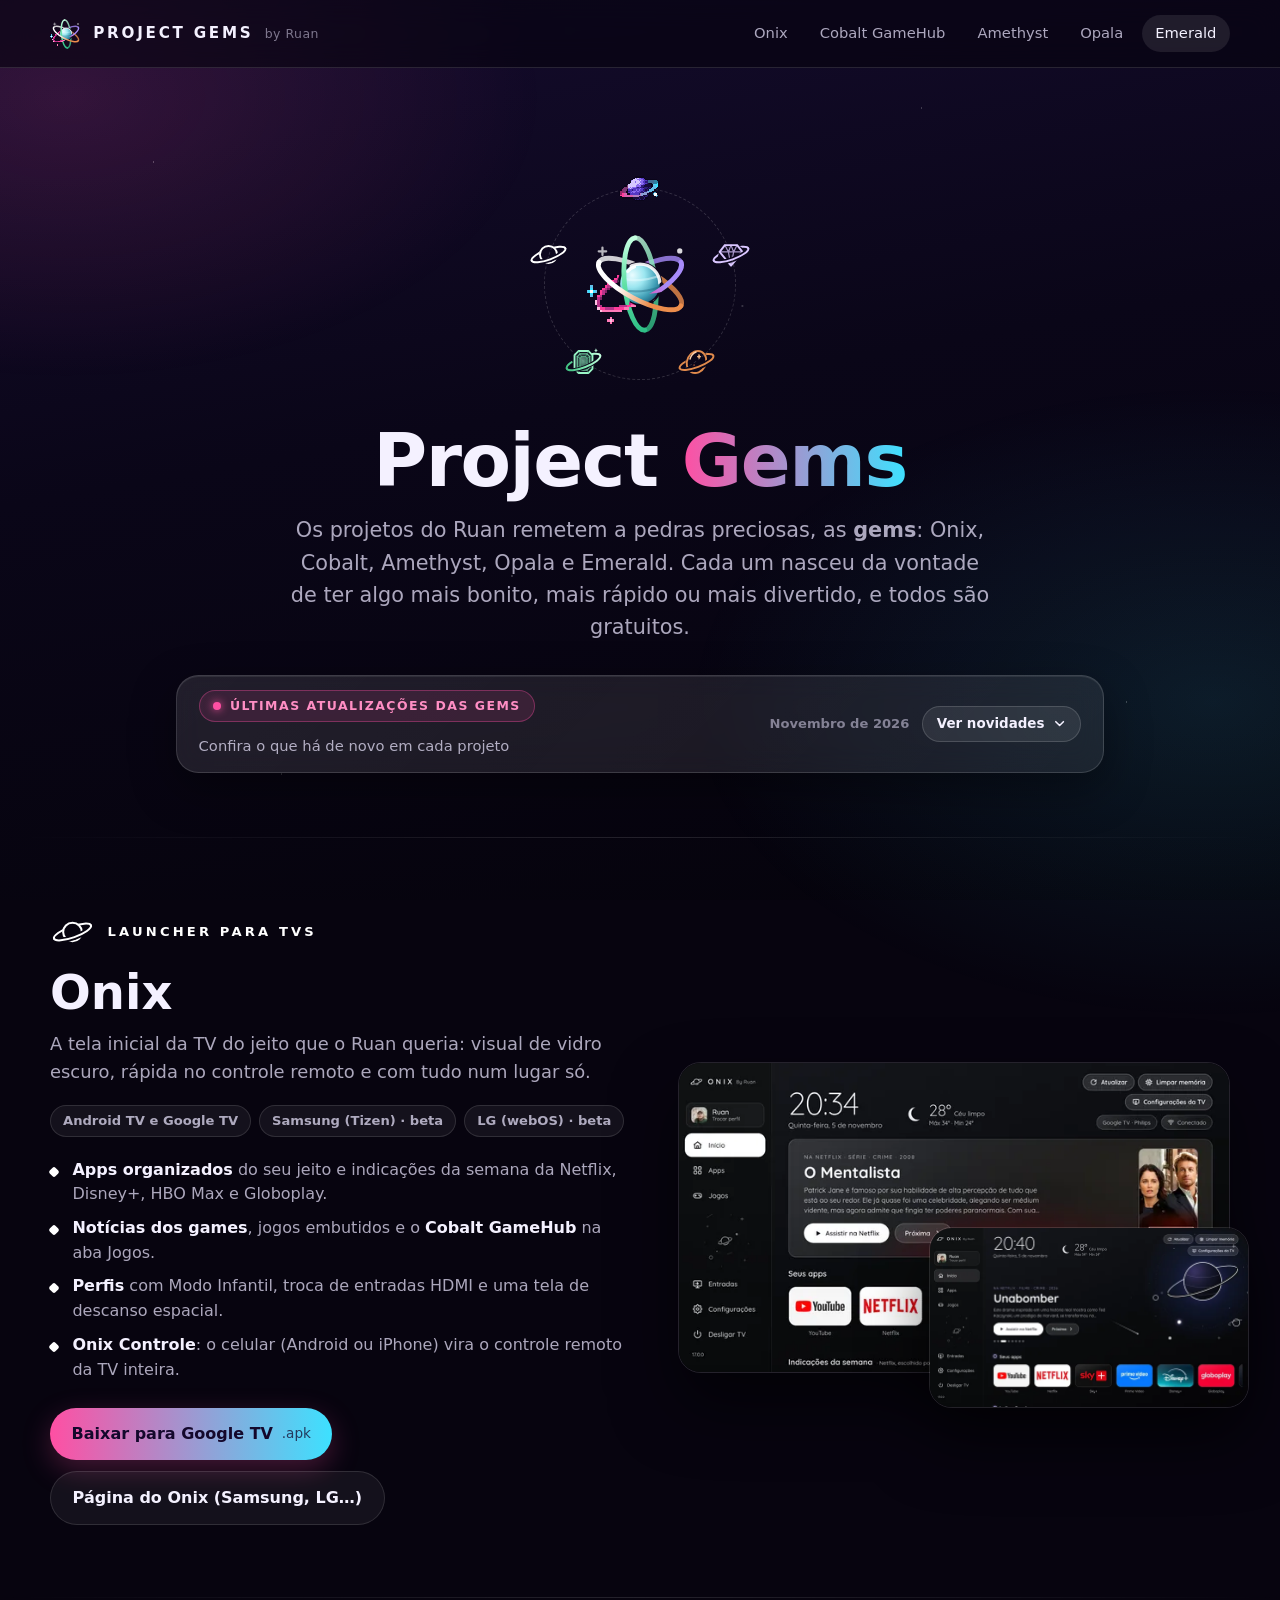
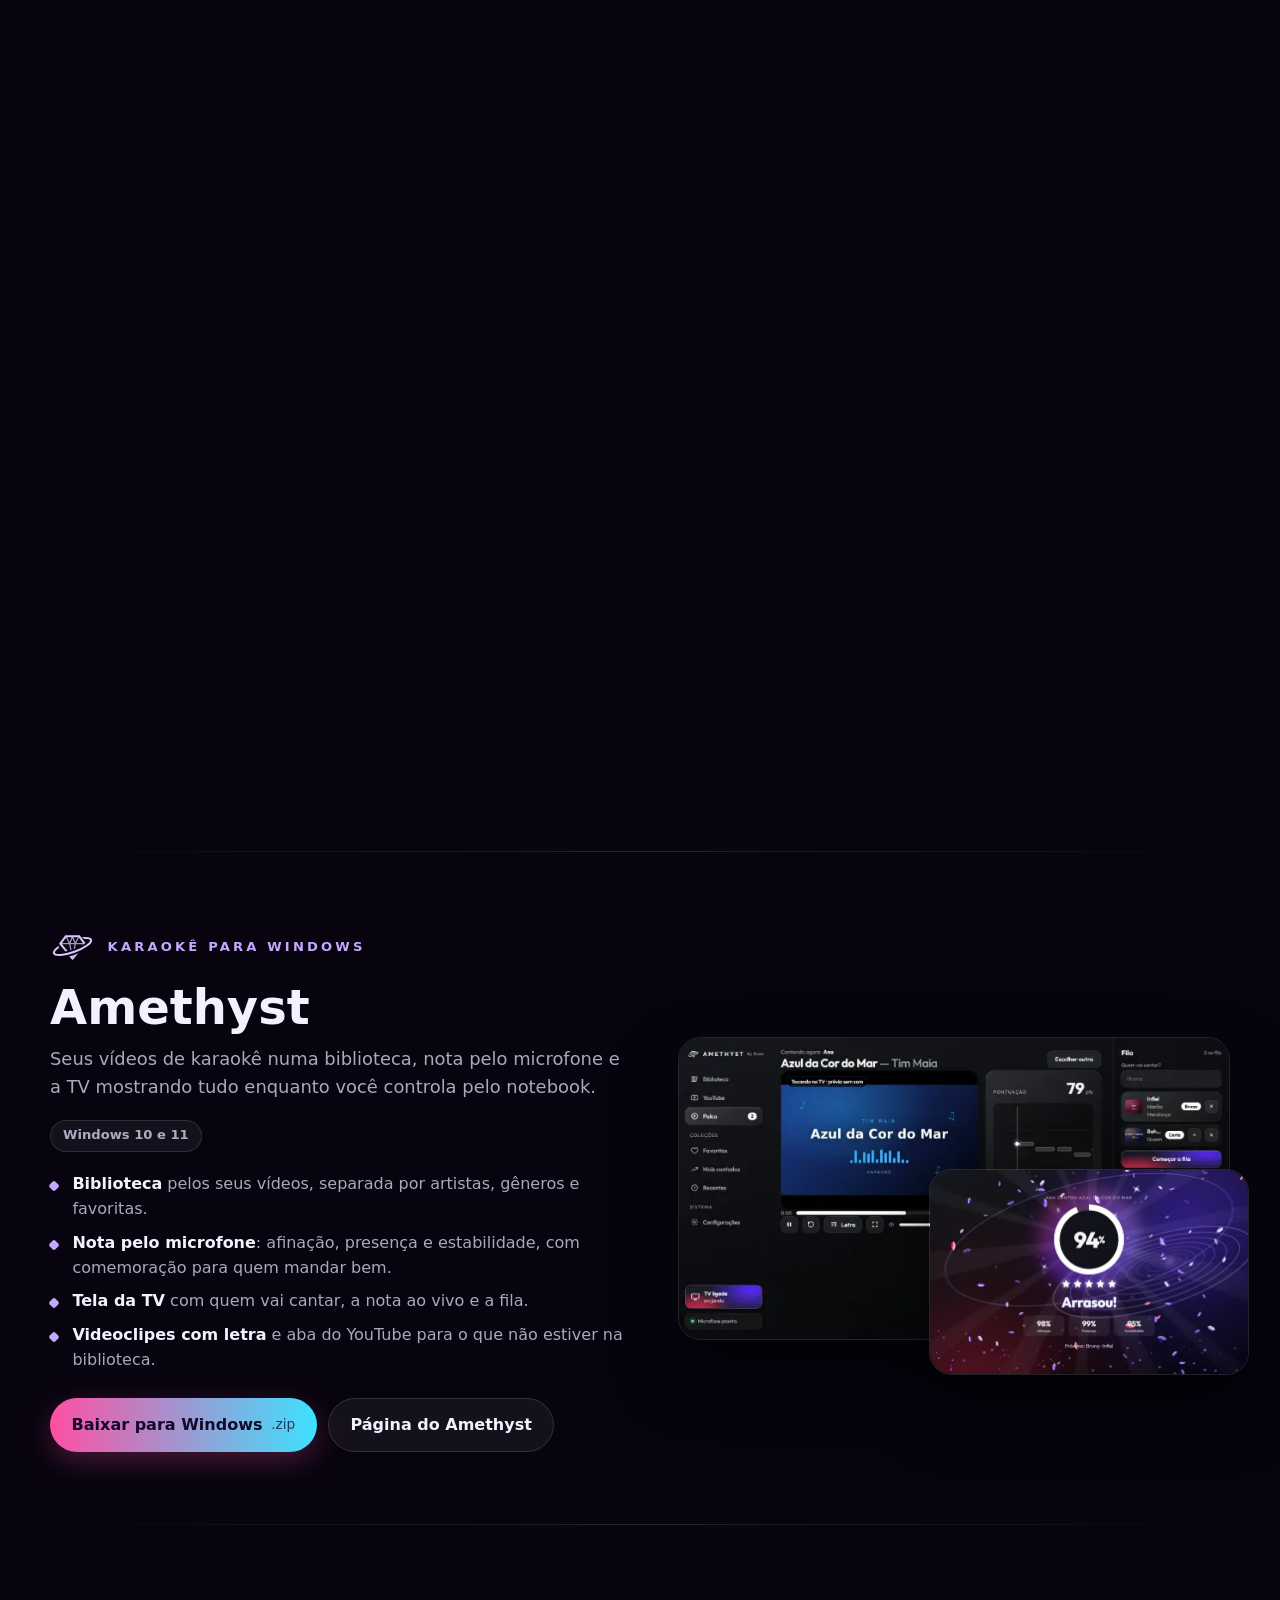
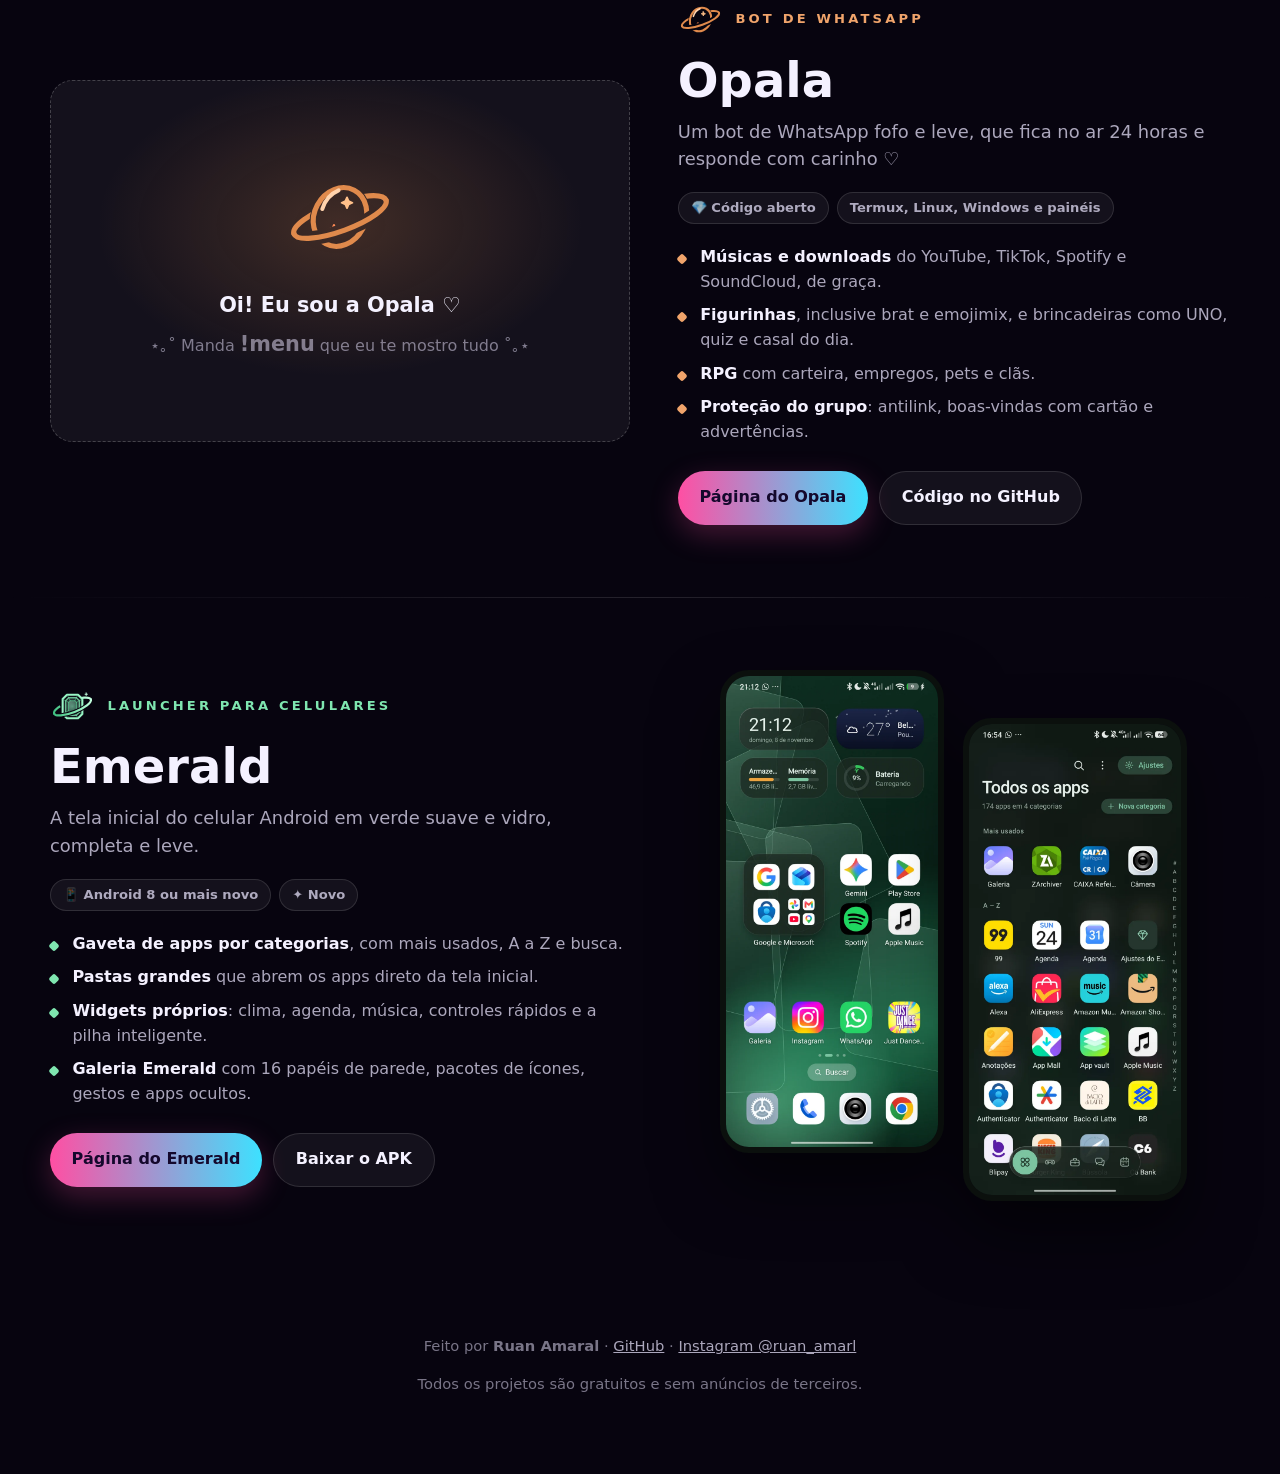
==== commit 913d2d88: "Site: Onix Controle 1.0.9 no card de atualizações Co-Authored-By: Claude Opus 5.5 <noreply@anthropic" ====
--- a/index.html
+++ b/index.html
@@ -64,14 +64,15 @@
                 <div class="update-item-title">Onix</div>
                 <small style="color: var(--mute);">Launcher para TVs</small>
               </div>
-              <span class="update-item-tag" style="color: #ffffff; border-color: rgba(255,255,255,.35); background: rgba(255,255,255,.08);">v17.3.0</span>
+              <span class="update-item-tag" style="color: #ffffff; border-color: rgba(255,255,255,.35); background: rgba(255,255,255,.08);">v17.4.0</span>
             </div>
             <ul class="update-item-list">
+              <li style="color: #ffffff;"><span style="color: var(--dim);"><b>Temas Opala e Amethyst (17.4.0)</b>: dois temas novos inspirados nas gemas, agora são 11. Safira, Esmeralda, Âmbar e Quartzo Rosa foram refeitos, e cada tema ganhou a própria tela de descanso.</span></li>
               <li style="color: #ffffff;"><span style="color: var(--dim);"><b>Prime Video e Paramount+ (17.3.0)</b>: as indicações da semana agora também trazem os títulos populares do Prime Video e do Paramount+, com o ícone de cada serviço, e Assistir abre o título no app.</span></li>
               <li style="color: #ffffff;"><span style="color: var(--dim);"><b>Novidades do Project Gems (17.2.0)</b>: o primeiro banner do destaque mostra as novidades das gemas, começando pelo Emerald, com QR code para o site (dá para desligar nas Configurações). A Trajetória também ganhou o Emerald.</span></li>
               <li style="color: #ffffff;"><span style="color: var(--dim);"><b>Aba Jogos sem demora (17.1.3)</b>: a página de Jogos abre na hora, e no tema Cobalt os botões do GameHub voltam a mostrar a borda de foco.</span></li>
               <li style="color: #ffffff;"><span style="color: var(--dim);"><b>Senha nos perfis (17.1.1)</b>: senha opcional de 4 números em cada perfil, digitada pelos números do controle, e o Modo Infantil protegido pelo PIN dos pais.</span></li>
-              <li style="color: #ffffff;"><span style="color: var(--dim);"><b>Onix Controle 1.0.8 (Android)</b>: teclado de números (botão 123) para digitar a senha dos perfis e o PIN do Onix, além dos botões dos consoles 3D do Cobalt GameHub.</span></li>
+              <li style="color: #ffffff;"><span style="color: var(--dim);"><b>Onix Controle 1.0.9 (Android)</b>: longe da TV, para de tentar e mostra "Não achei a TV", voltando sozinho quando ela aparece no Wi-Fi; adicionar TV nova sem a tela de conectando atrapalhar.</span></li>
             </ul>
             <a class="update-item-link" href="#onix">Ver detalhes do Onix →</a>
           </div>
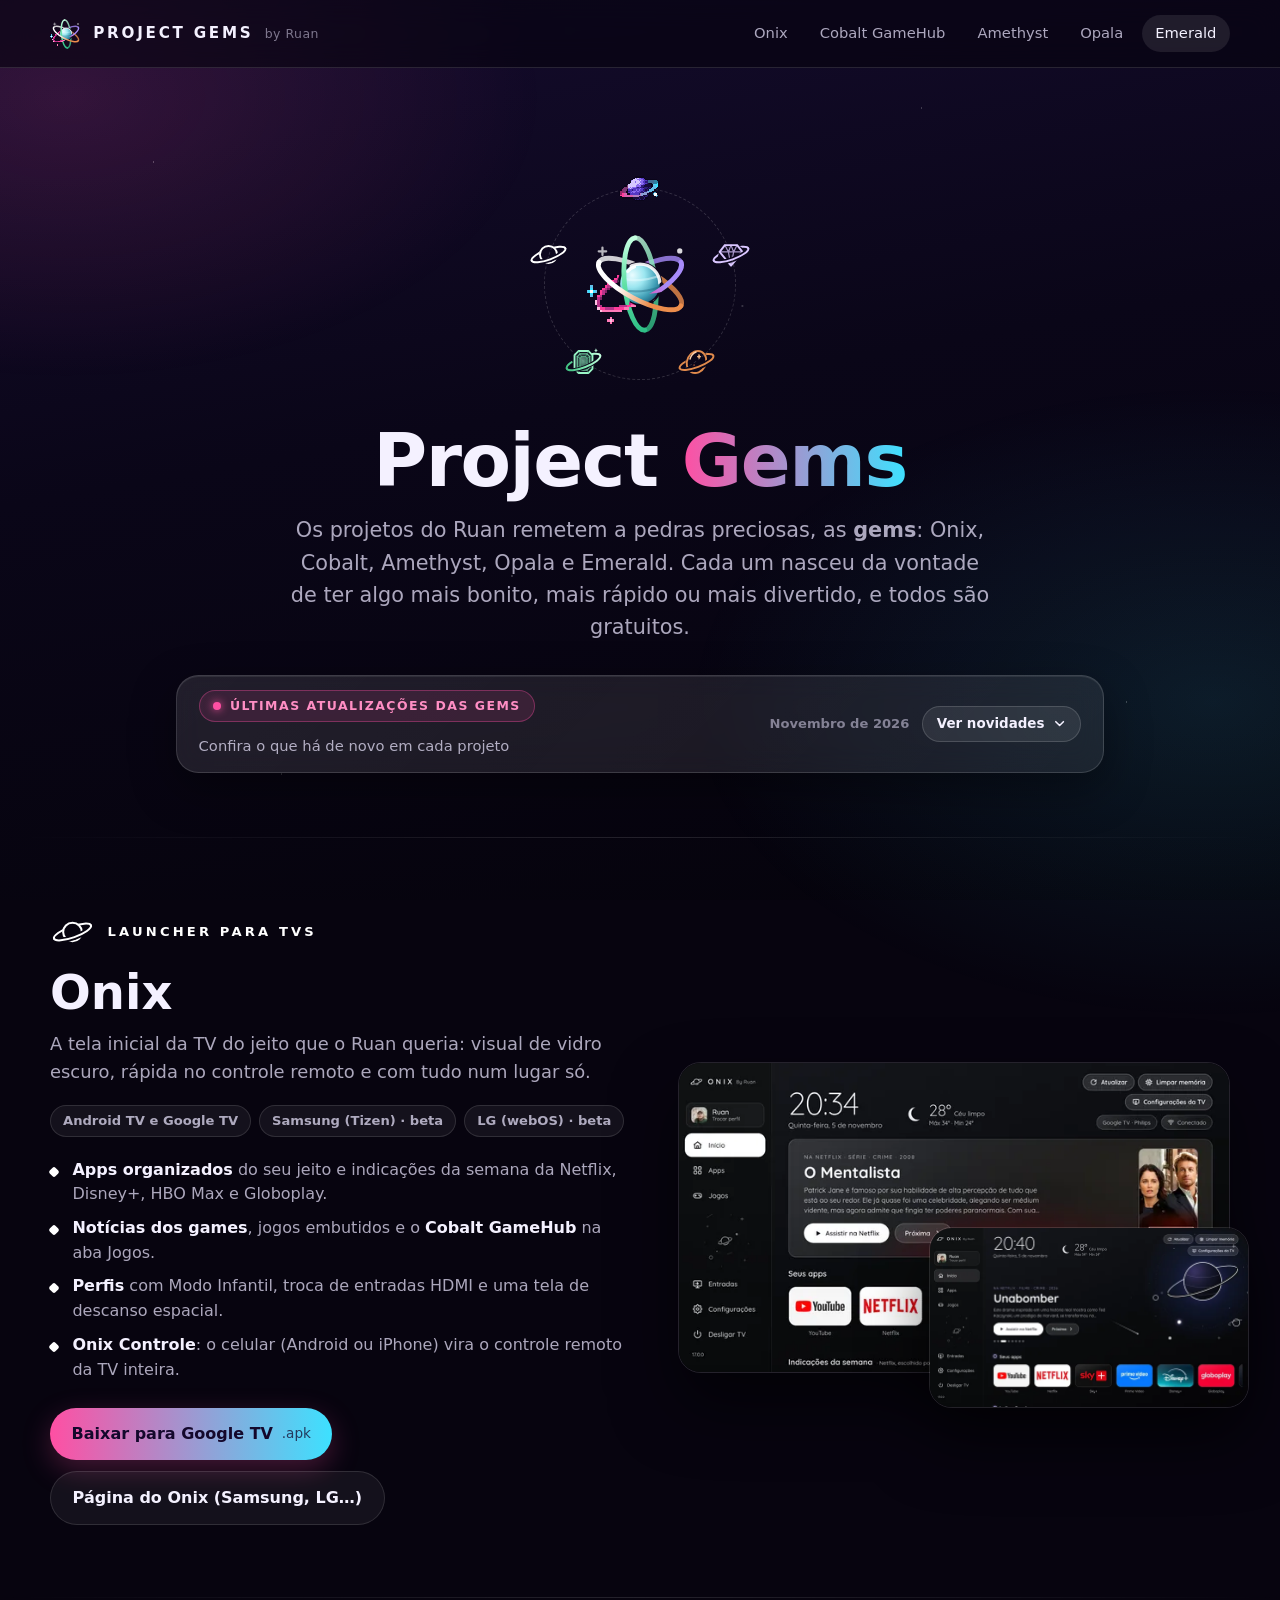
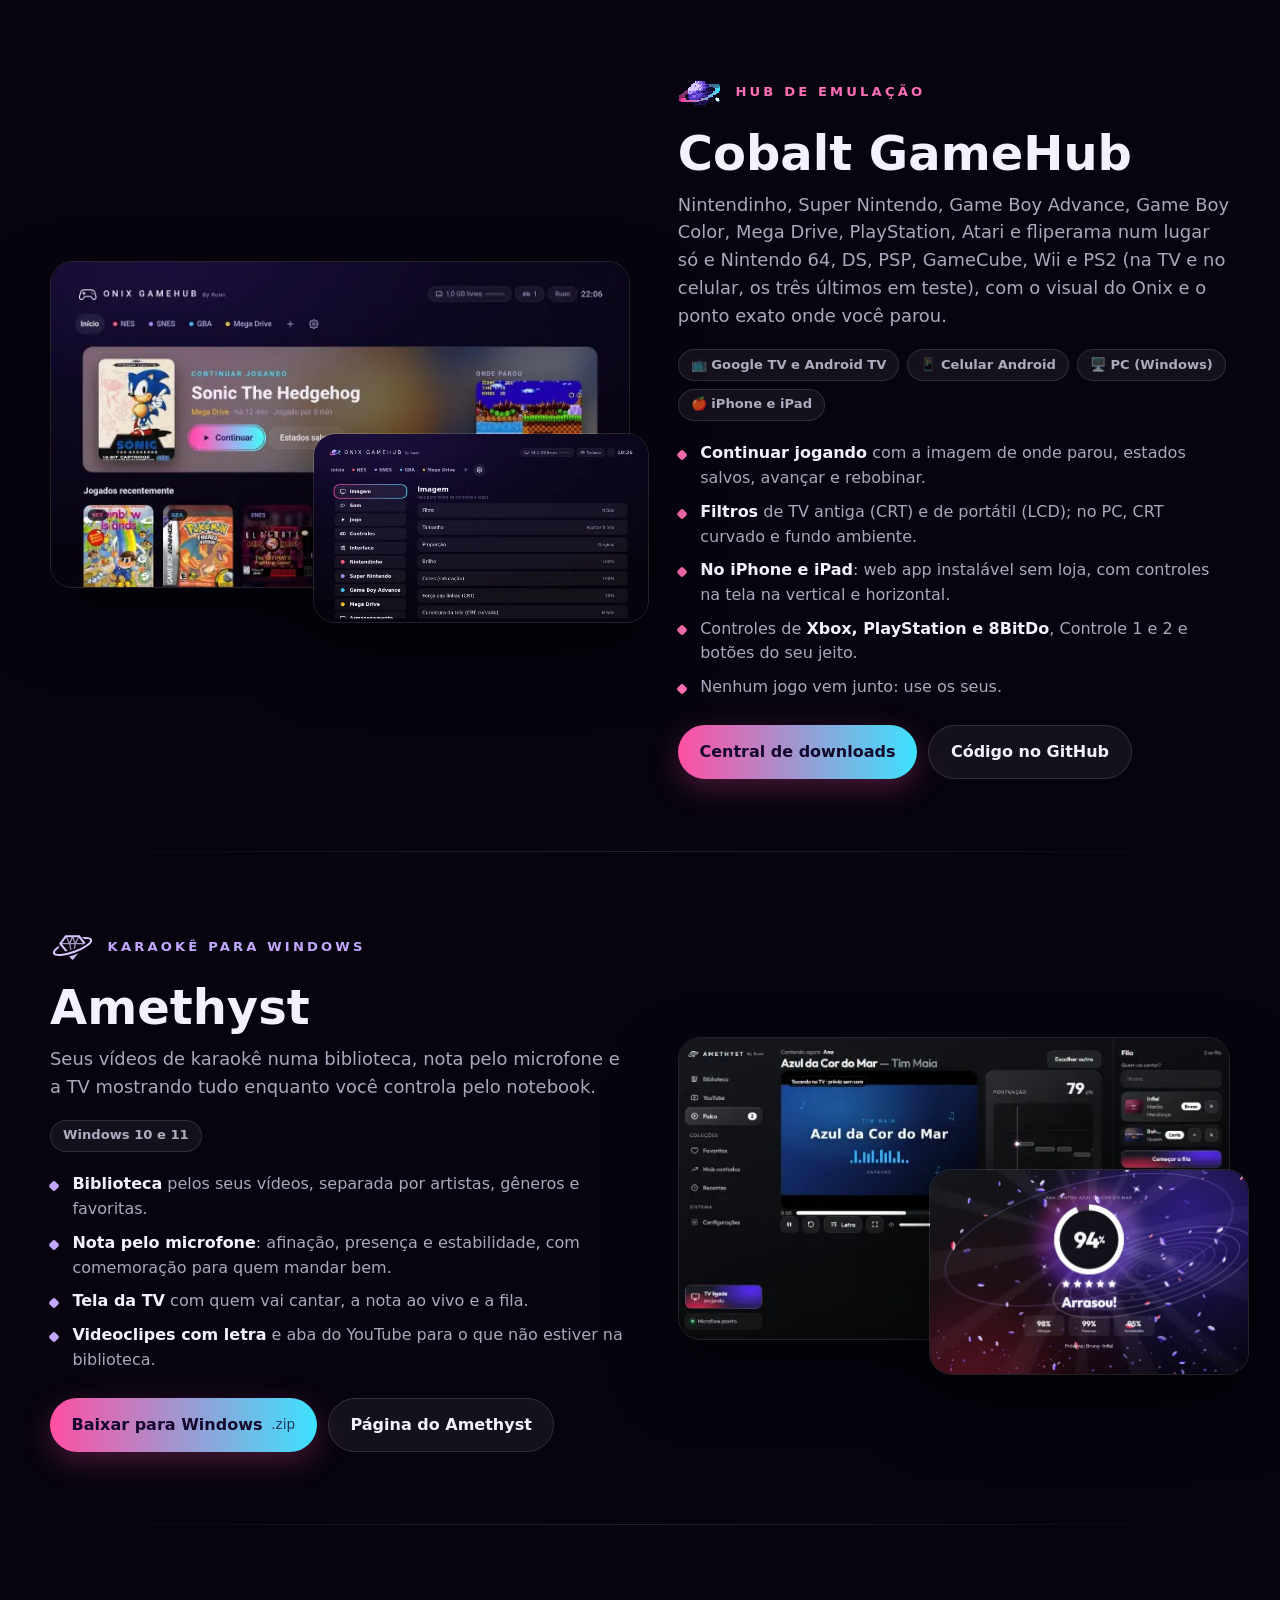
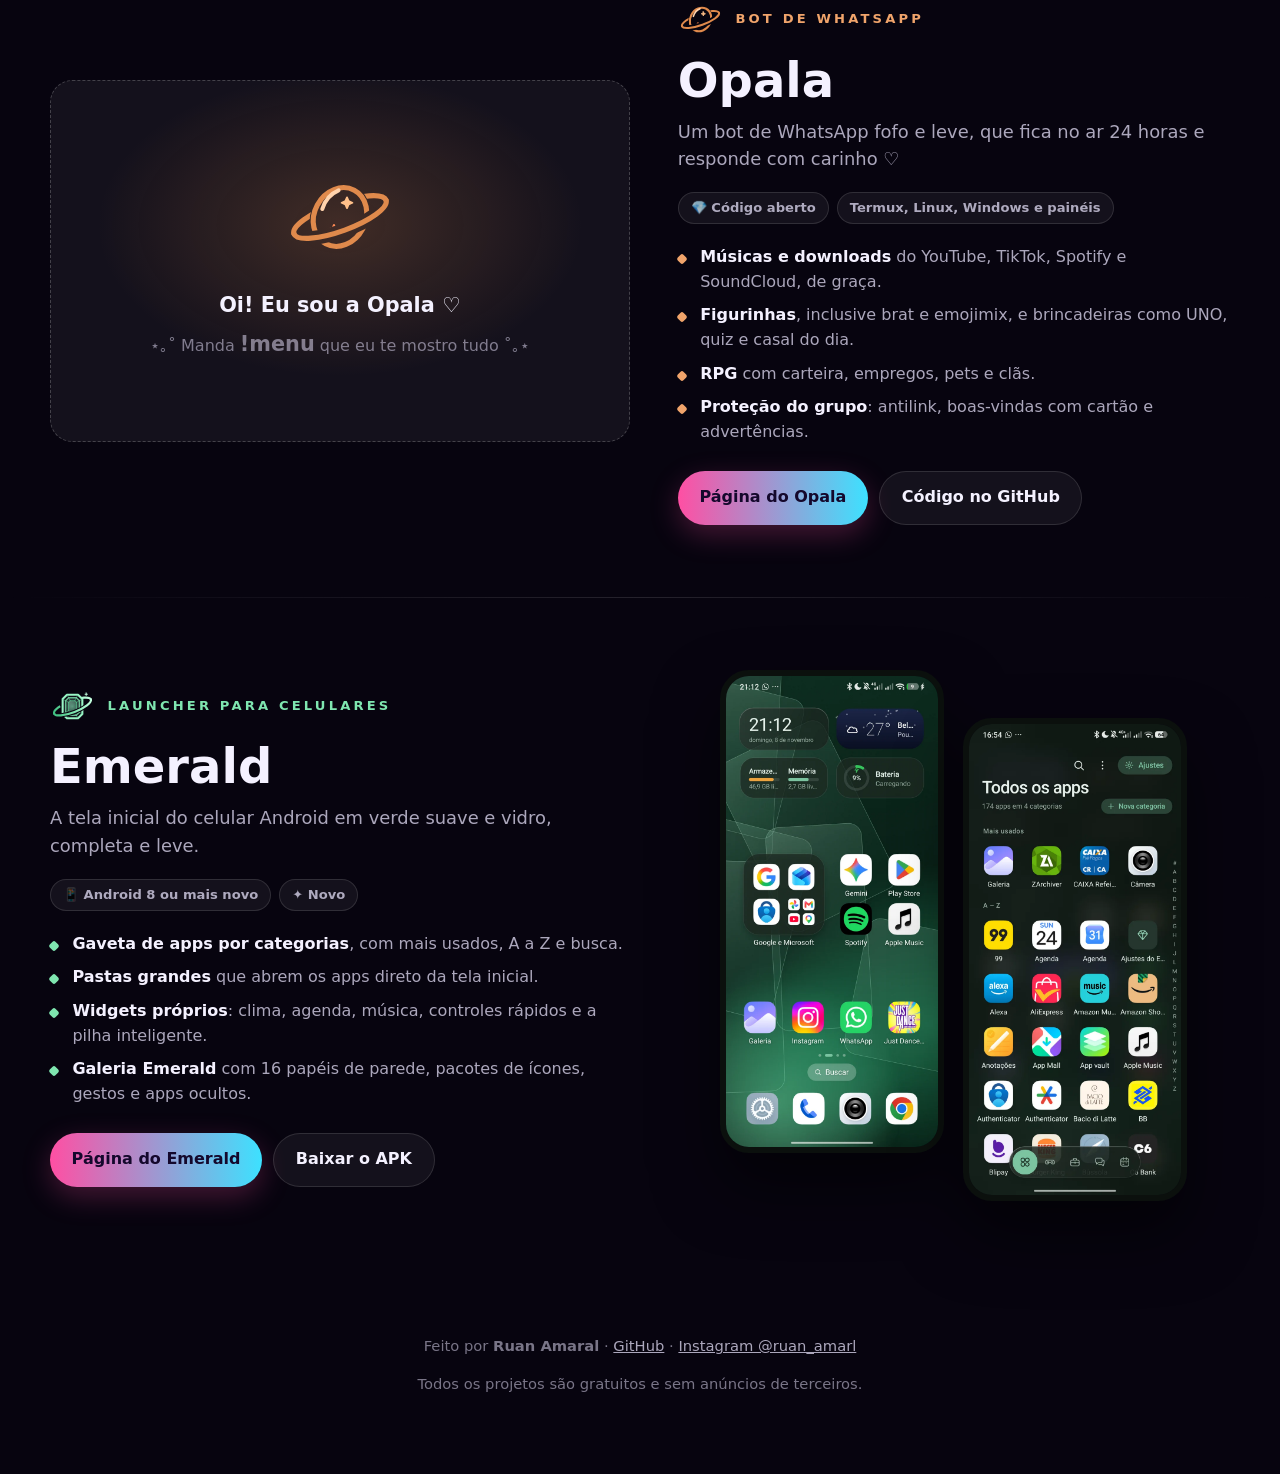
==== commit d8f9fbe9: "Card de novidades: Onix 17.5.0 (Clean Glass mais limpo e CloudStream/Stremio opcional) Co-Authored-B" ====
--- a/index.html
+++ b/index.html
@@ -64,9 +64,10 @@
                 <div class="update-item-title">Onix</div>
                 <small style="color: var(--mute);">Launcher para TVs</small>
               </div>
-              <span class="update-item-tag" style="color: #ffffff; border-color: rgba(255,255,255,.35); background: rgba(255,255,255,.08);">v17.4.0</span>
+              <span class="update-item-tag" style="color: #ffffff; border-color: rgba(255,255,255,.35); background: rgba(255,255,255,.08);">v17.5.0</span>
             </div>
             <ul class="update-item-list">
+              <li style="color: #ffffff;"><span style="color: var(--dim);"><b>Clean Glass mais limpo (17.5.0)</b>: relógio no alto, meio livre e apps maiores embaixo, com as indicações opcionais; o menu em cima ganhou o mesmo estilo. E, em teste e opcional, a fileira Continuar no CloudStream e no Stremio.</span></li>
               <li style="color: #ffffff;"><span style="color: var(--dim);"><b>Temas Opala e Amethyst (17.4.0)</b>: dois temas novos inspirados nas gemas, agora são 11. Safira, Esmeralda, Âmbar e Quartzo Rosa foram refeitos, e cada tema ganhou a própria tela de descanso.</span></li>
               <li style="color: #ffffff;"><span style="color: var(--dim);"><b>Prime Video e Paramount+ (17.3.0)</b>: as indicações da semana agora também trazem os títulos populares do Prime Video e do Paramount+, com o ícone de cada serviço, e Assistir abre o título no app.</span></li>
               <li style="color: #ffffff;"><span style="color: var(--dim);"><b>Novidades do Project Gems (17.2.0)</b>: o primeiro banner do destaque mostra as novidades das gemas, começando pelo Emerald, com QR code para o site (dá para desligar nas Configurações). A Trajetória também ganhou o Emerald.</span></li>
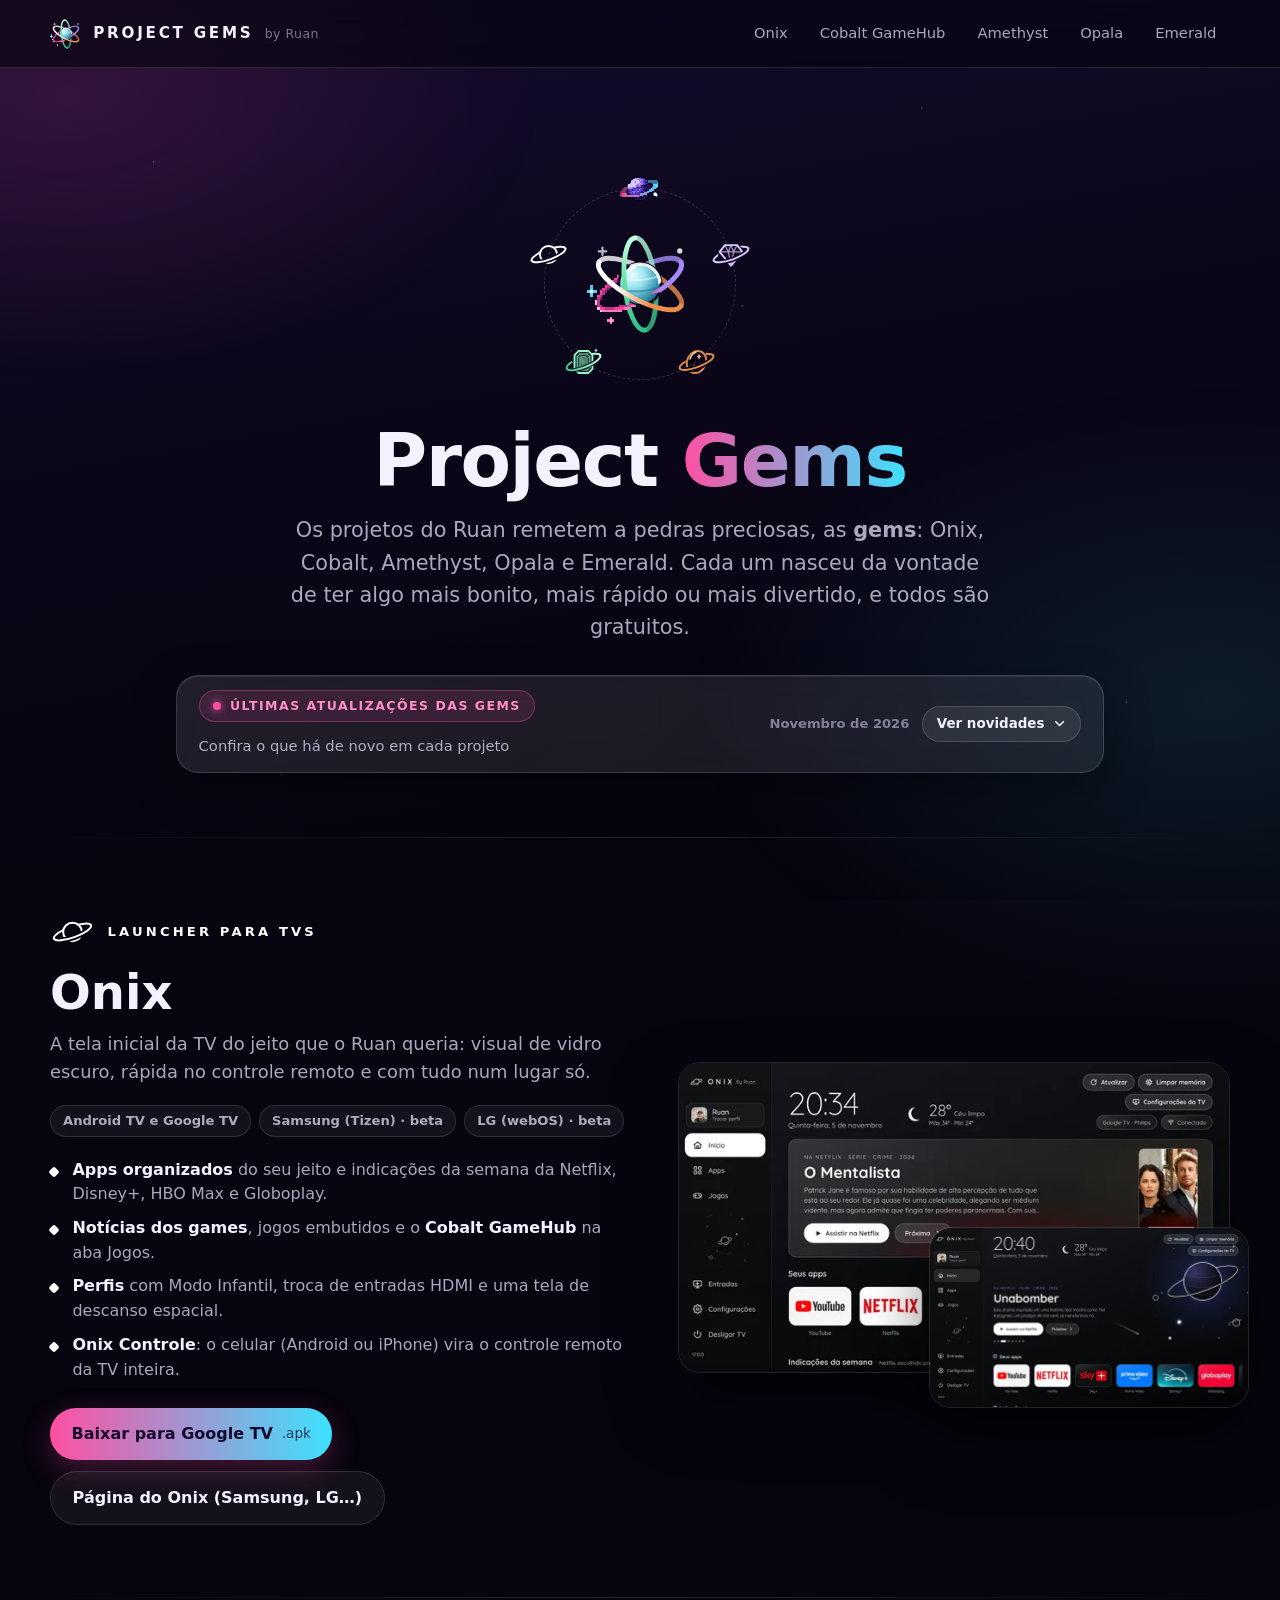
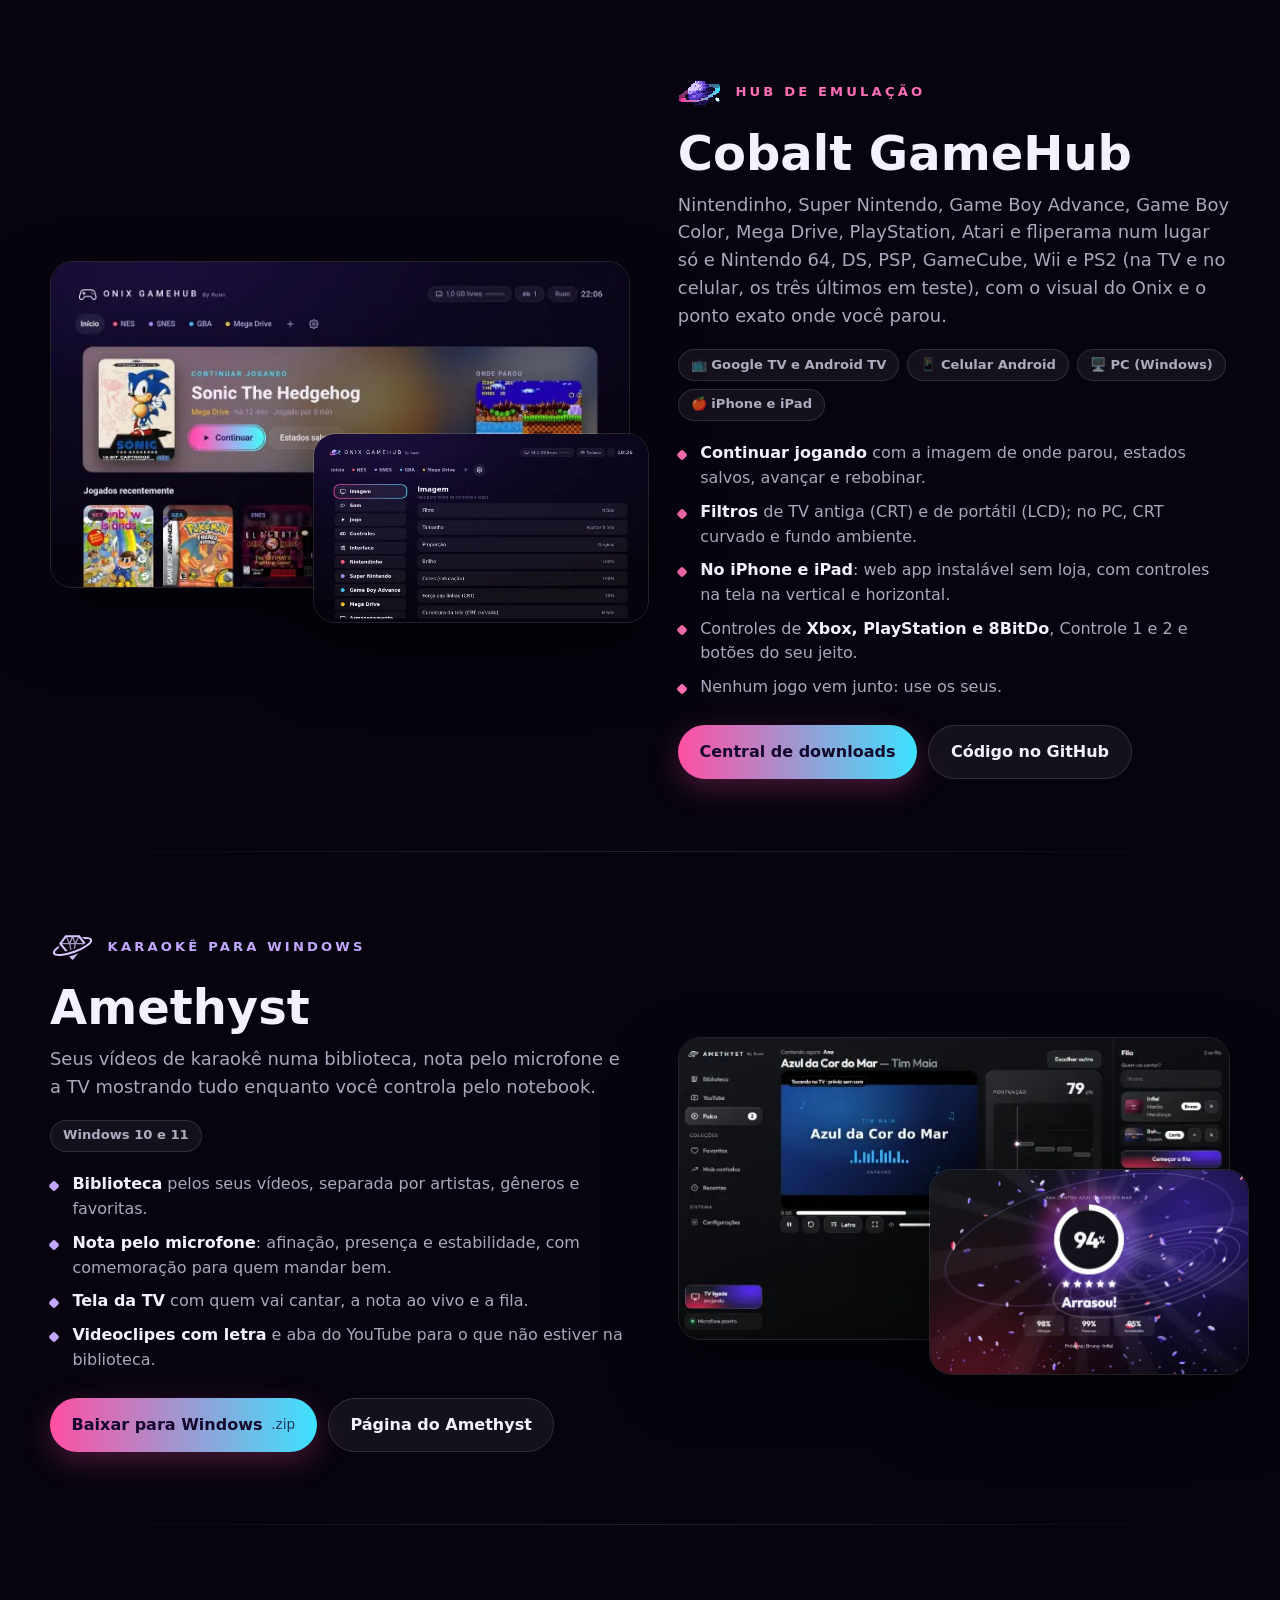
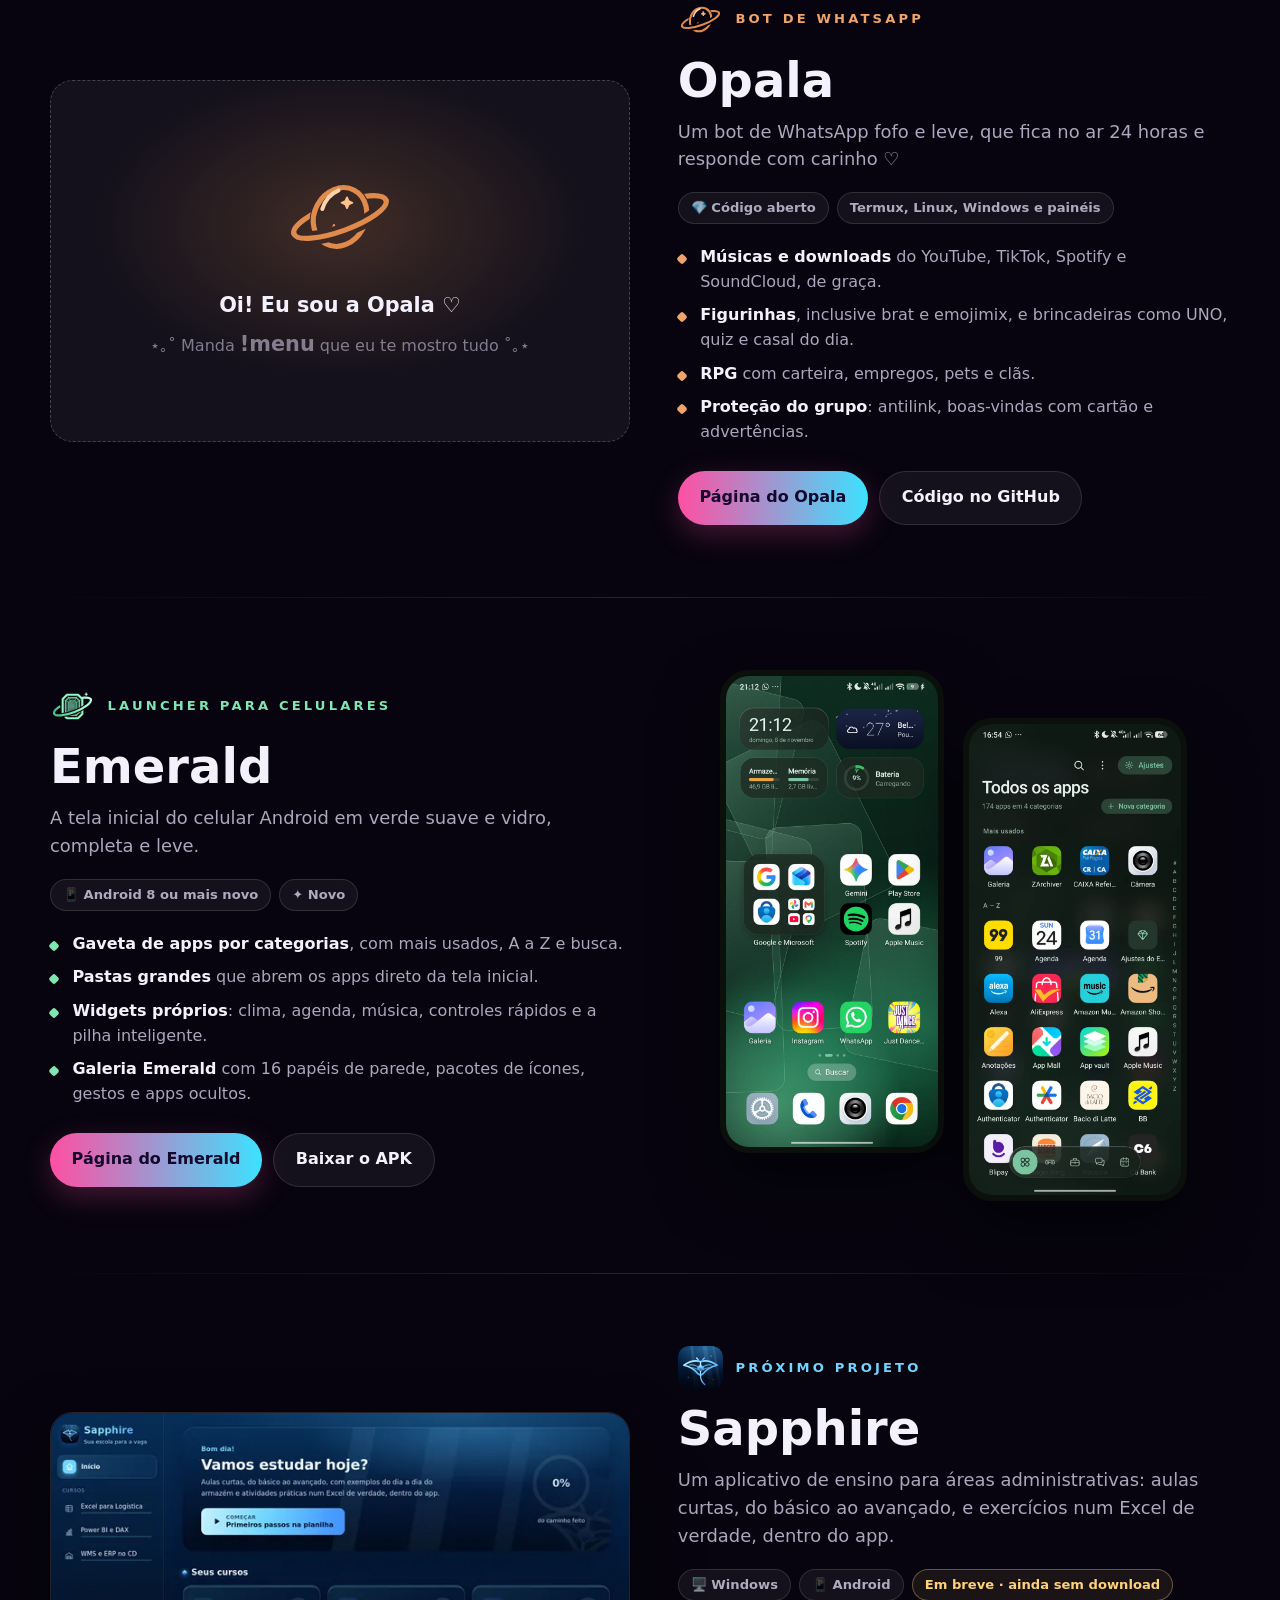
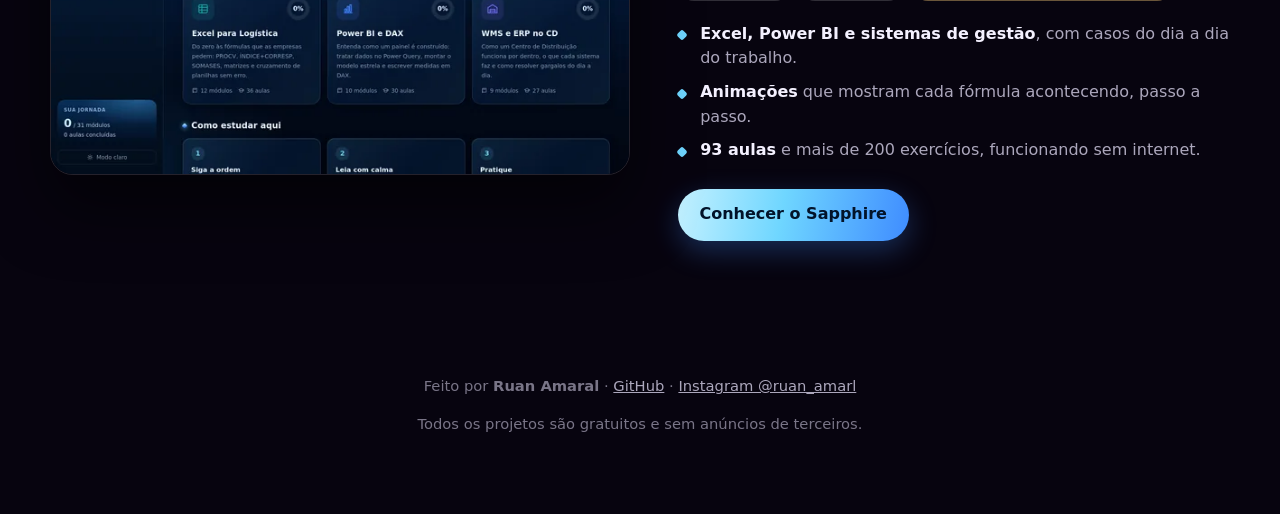
==== commit d0ae4f6f: "Site: página do Sapphire, o próximo projeto (em breve, sem download) Co-Authored-By: Claude Opus 5.5" ====
--- a/index.html
+++ b/index.html
@@ -10,7 +10,7 @@
 <meta http-equiv="Pragma" content="no-cache">
 <meta http-equiv="Expires" content="0">
 <link rel="icon" href="img/projectgems.svg">
-<link rel="stylesheet" href="style.css?v=1.4">
+<link rel="stylesheet" href="style.css?v=1.5">
 </head>
 <body>
 <header class="top">
@@ -307,6 +307,31 @@
       </div>
       <div class="reveal">
         <div class="em-duo"><img class="shot" src="img/emerald-inicio-720.webp?v=2" loading="lazy" width="720" height="1600" alt="Tela inicial do Emerald"><img class="shot" src="img/emerald-gaveta-720.webp" loading="lazy" width="720" height="1600" alt="Gaveta de apps do Emerald"></div>
+      </div>
+    </div>
+  </section>
+
+  <div class="sep"></div>
+
+  <!-- Próximo projeto: o Sapphire ainda não tem download e não entra na roda de gemas -->
+  <section class="gem flip proximo" id="sapphire" style="--gem:#6fd6ff;--glow:rgba(111,214,255,.18)">
+    <div class="wrap grid">
+      <div class="reveal">
+        <div class="kicker"><img src="img/sapphire.svg" alt="" style="border-radius:.7rem">Próximo projeto</div>
+        <h2>Sapphire</h2>
+        <p class="lead">Um aplicativo de ensino para áreas administrativas: aulas curtas, do básico ao avançado, e exercícios num Excel de verdade, dentro do app.</p>
+        <div class="chips"><span class="chip">🖥️ Windows</span><span class="chip">📱 Android</span><span class="chip lock">Em breve · ainda sem download</span></div>
+        <ul>
+          <li><b>Excel, Power BI e sistemas de gestão</b>, com casos do dia a dia do trabalho.</li>
+          <li><b>Animações</b> que mostram cada fórmula acontecendo, passo a passo.</li>
+          <li><b>93 aulas</b> e mais de 200 exercícios, funcionando sem internet.</li>
+        </ul>
+        <div class="acts">
+          <a class="btn primary" href="sapphire/">Conhecer o Sapphire</a>
+        </div>
+      </div>
+      <div class="reveal">
+        <img class="shot" alt="Tela inicial do Sapphire, ainda em testes" src="img/sapphire-inicio-1280.webp" srcset="img/sapphire-inicio-640.webp 640w, img/sapphire-inicio-1280.webp 1280w" sizes="(max-width: 860px) 92vw, 560px" width="1280" height="800" loading="lazy" decoding="async">
       </div>
     </div>
   </section>
--- a/style.css
+++ b/style.css
@@ -128,6 +128,8 @@
 .em-duo { display: flex; justify-content: center; align-items: flex-start; gap: 1.2rem; }
 .em-duo .shot { width: min(14rem, 42%); border-radius: 1.8rem; border: .4rem solid #0b100d; }
 .em-duo .shot + .shot { margin-top: 3rem; }
+/* Próximo projeto (Sapphire): botão no degradê azul do app. */
+.proximo .btn.primary { background: linear-gradient(100deg, #c4f1ff, #6fd6ff 45%, #3f8cff); color: #02132a; box-shadow: 0 .6rem 1.8rem rgba(63, 140, 255, .3); }
 .sep { height: 1px; background: linear-gradient(90deg, transparent, var(--line), transparent); }
 
 /* Rodapé */
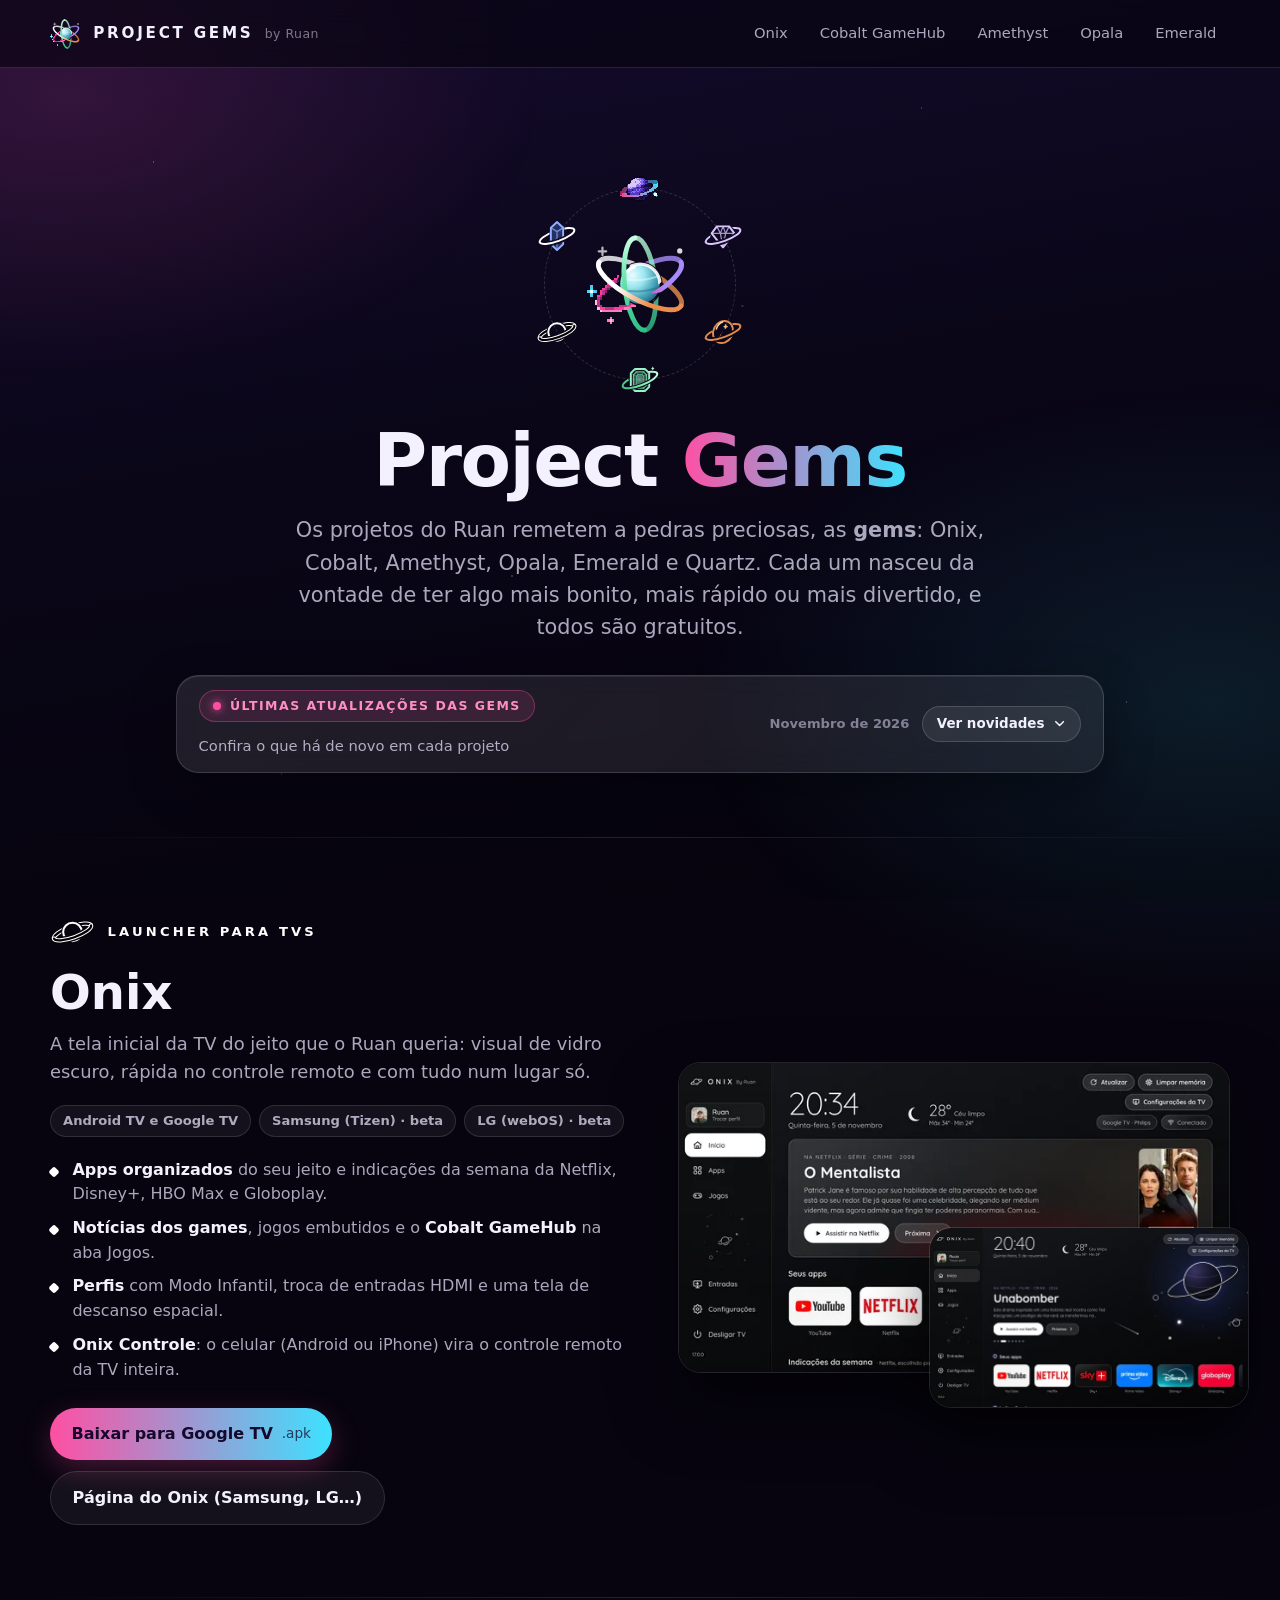
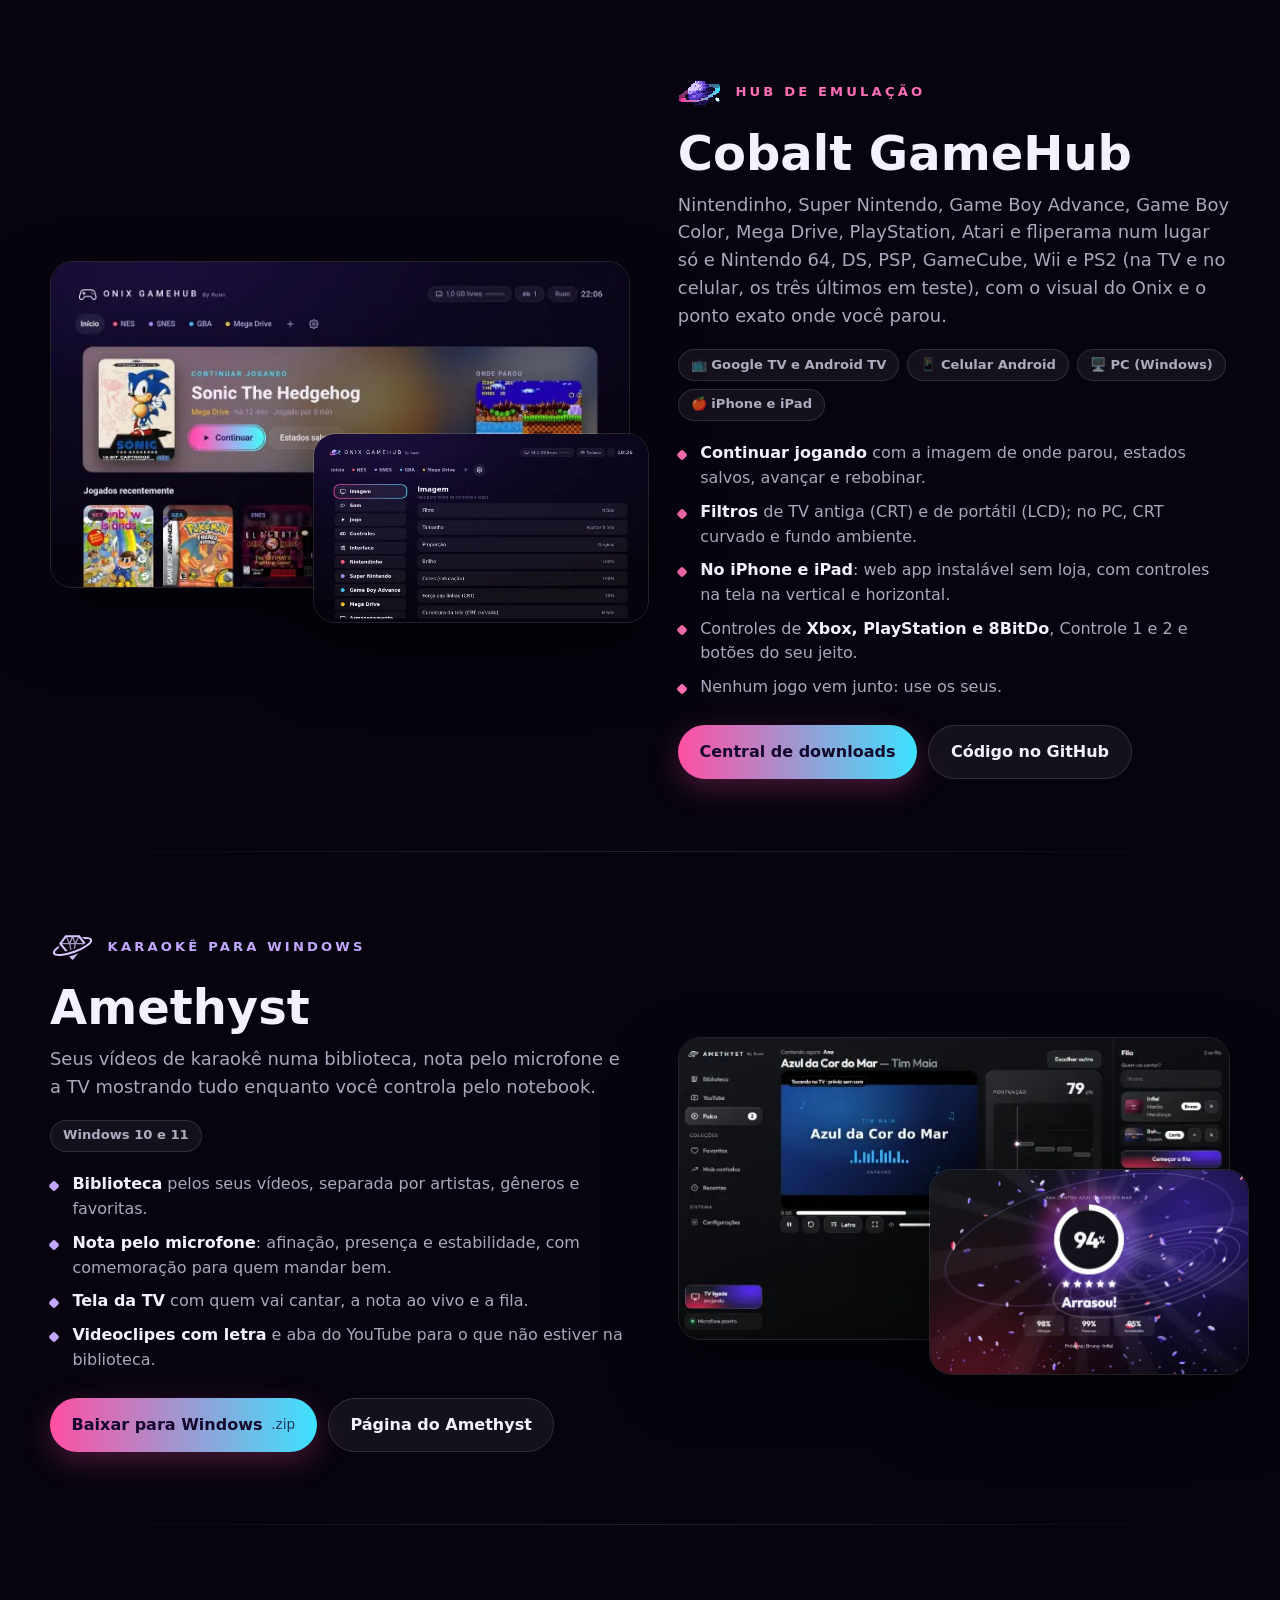
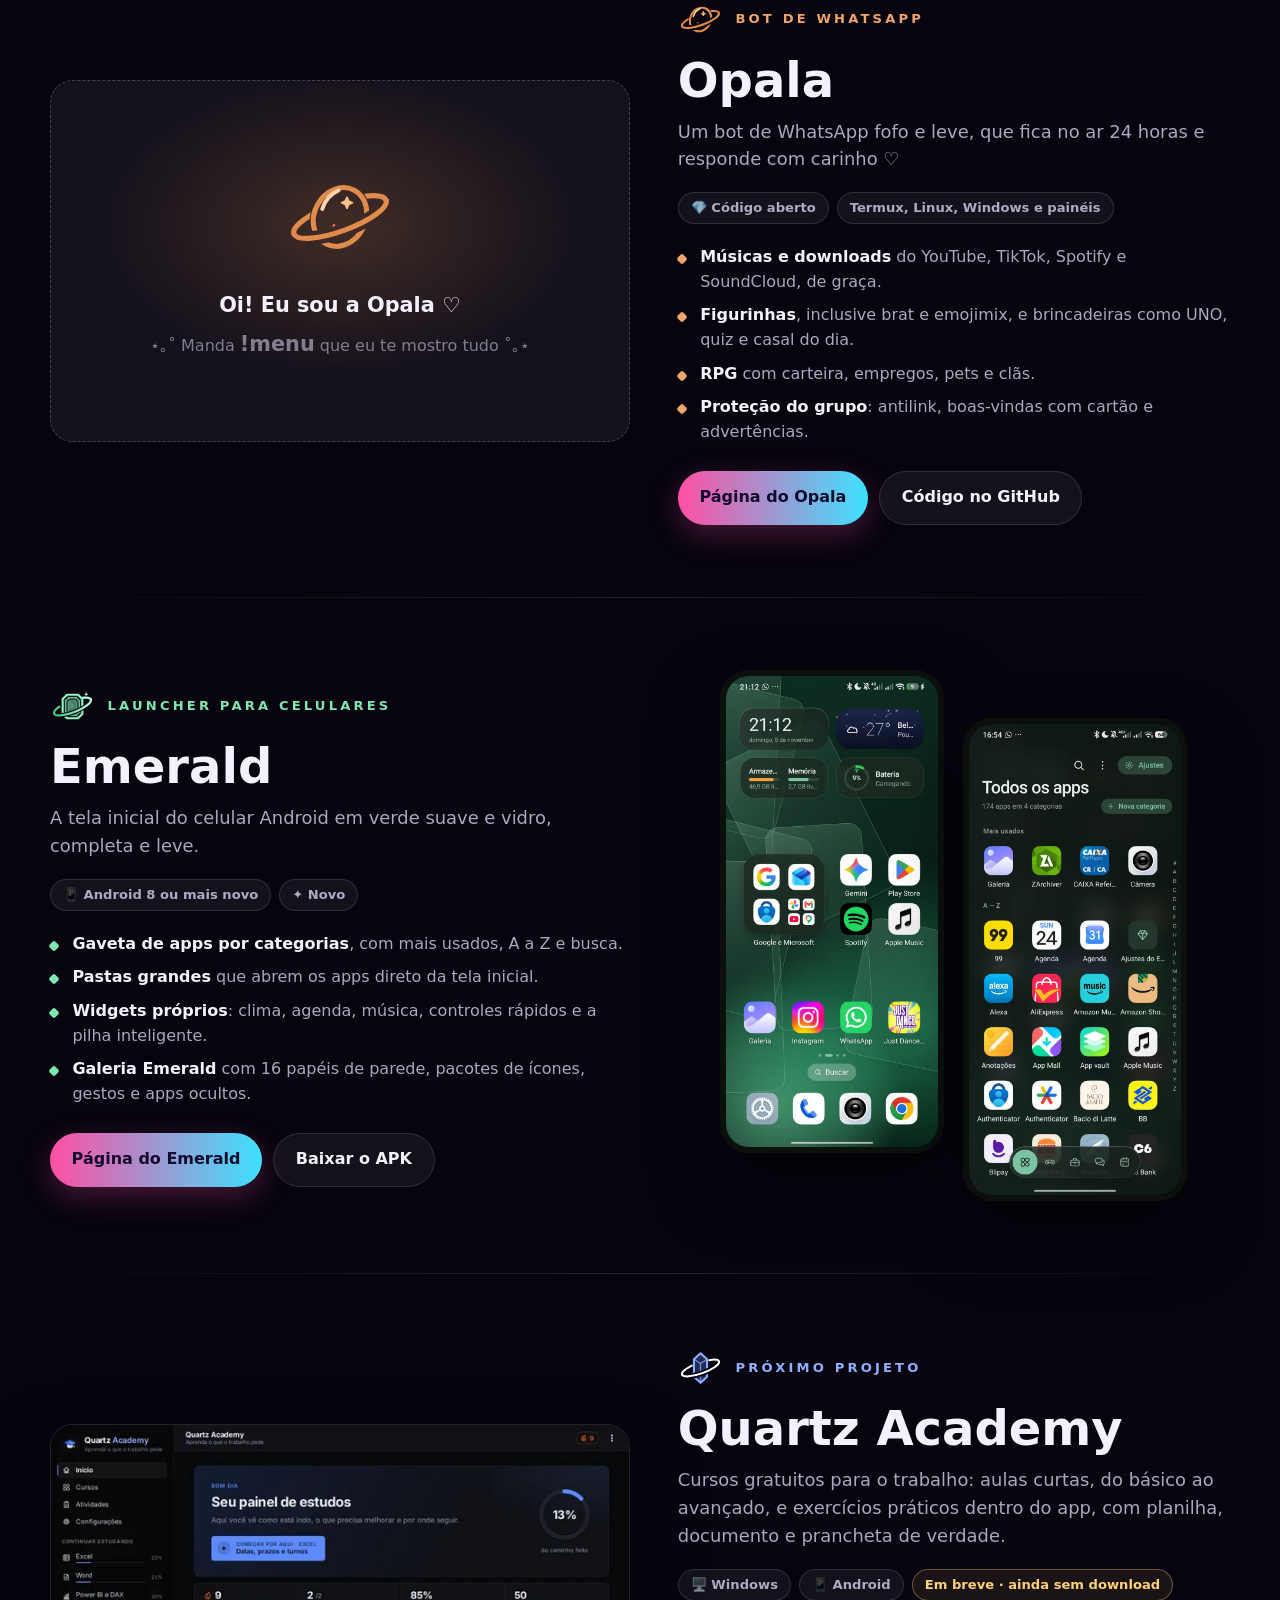
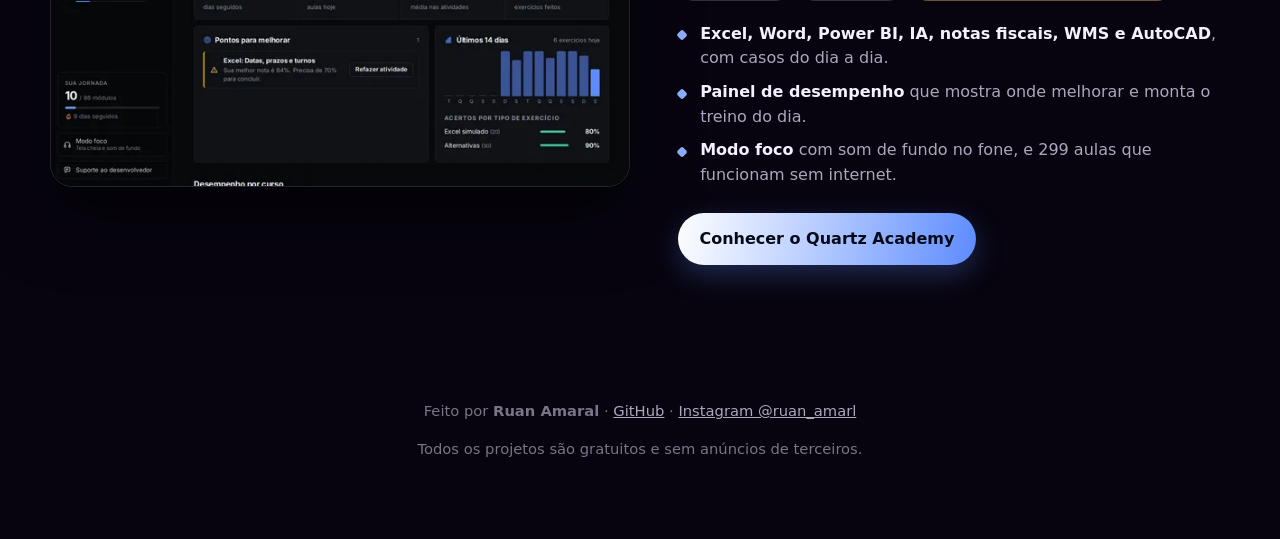
==== commit ba0dc097: "Quartz Academy no lugar do Sapphire: página nova, gema animada na roda e Onix com aro preto Co-Autho" ====
--- a/index.html
+++ b/index.html
@@ -26,10 +26,10 @@
   <section class="hero wrap">
     <div class="orbit" aria-hidden="true">
       <div class="core"><img src="img/projectgems.svg" alt="Logo do Project Gems: um buraco negro com uma gema no centro" width="120" height="120"></div>
-      <div class="ring"><img src="img/gamehub.svg" alt=""><img src="img/amethyst.svg" alt=""><img src="img/opala.svg" alt=""><img src="img/emerald.svg" alt=""><img src="img/onix.svg" alt=""></div>
+      <div class="ring"><img src="img/gamehub.svg" alt=""><img src="img/amethyst.svg" alt=""><img src="img/opala.svg" alt=""><img src="img/emerald.svg" alt=""><img src="img/onix.svg" alt=""><img src="img/quartz.svg" alt=""></div>
     </div>
     <h1>Project <b>Gems</b></h1>
-    <p>Os projetos do Ruan remetem a pedras preciosas, as <b>gems</b>: Onix, Cobalt, Amethyst, Opala e Emerald. Cada um nasceu da vontade de ter algo mais bonito, mais rápido ou mais divertido, e todos são gratuitos.</p>
+    <p>Os projetos do Ruan remetem a pedras preciosas, as <b>gems</b>: Onix, Cobalt, Amethyst, Opala, Emerald e Quartz. Cada um nasceu da vontade de ter algo mais bonito, mais rápido ou mais divertido, e todos são gratuitos.</p>
     <!-- Card Expansível de Últimas Atualizações das Gems (inicia fechado) -->
     <details class="updates-card reveal" id="updatesCard">
       <summary class="updates-summary">
@@ -86,12 +86,12 @@
                 <div class="update-item-title">Cobalt GameHub</div>
                 <small style="color: var(--mute);">Hub de emulação</small>
               </div>
-              <span class="update-item-tag" style="color: #ff6fb5; border-color: rgba(255,111,181,.4); background: rgba(255,111,181,.1);">v2.0.1</span>
+              <span class="update-item-tag" style="color: #ff6fb5; border-color: rgba(255,111,181,.4); background: rgba(255,111,181,.1);">v2.1.0</span>
             </div>
             <ul class="update-item-list">
+              <li style="color: #ff6fb5;"><span style="color: var(--dim);"><b>Saves e backup (2.1.0)</b>: na TV e no celular, faça backup dos saves e restaure em outro aparelho, passe o save para outra versão do jogo sem perder o progresso, e apagar um jogo não apaga mais o save.</span></li>
               <li style="color: #ff6fb5;"><span style="color: var(--dim);"><b>RetroAchievements na TV, no celular e no PC (2.0.1)</b>: entre com a sua conta e ganhe as conquistas de cada jogo, com a imagem no aviso e os textos traduzidos para o português. No PC, também nos consoles do RetroArch.</span></li>
               <li style="color: #ff6fb5;"><span style="color: var(--dim);"><b>Conquistas do Cobalt (2.0.0)</b>: 15 conquistas sem conta, na TV, no celular e no PC, com aviso animado e som por cima do jogo.</span></li>
-              <li style="color: #ff6fb5;"><span style="color: var(--dim);"><b>Consoles 3D na TV e no celular (1.7.0)</b>: Nintendo 64, DS e PSP, e GameCube, Wii e PS2 em teste. O GameHub olha o aparelho, mostra só o que ele aguenta e escolhe a resolução.</span></li>
             </ul>
             <a class="update-item-link" href="gamehub/">Ir para a Central de Downloads →</a>
           </div>
@@ -313,25 +313,25 @@
 
   <div class="sep"></div>
 
-  <!-- Próximo projeto: o Sapphire ainda não tem download e não entra na roda de gemas -->
-  <section class="gem flip proximo" id="sapphire" style="--gem:#6fd6ff;--glow:rgba(111,214,255,.18)">
-    <div class="wrap grid">
-      <div class="reveal">
-        <div class="kicker"><img src="img/sapphire.svg" alt="" style="border-radius:.7rem">Próximo projeto</div>
-        <h2>Sapphire</h2>
-        <p class="lead">Um aplicativo de ensino para áreas administrativas: aulas curtas, do básico ao avançado, e exercícios num Excel de verdade, dentro do app.</p>
+  <!-- Próximo projeto: o Quartz Academy ainda não tem download (já entra na roda de gemas) -->
+  <section class="gem flip proximo" id="quartz" style="--gem:#8fb0ff;--glow:rgba(143,176,255,.16)">
+    <div class="wrap grid">
+      <div class="reveal">
+        <div class="kicker"><img src="img/quartz.svg" alt="">Próximo projeto</div>
+        <h2>Quartz Academy</h2>
+        <p class="lead">Cursos gratuitos para o trabalho: aulas curtas, do básico ao avançado, e exercícios práticos dentro do app, com planilha, documento e prancheta de verdade.</p>
         <div class="chips"><span class="chip">🖥️ Windows</span><span class="chip">📱 Android</span><span class="chip lock">Em breve · ainda sem download</span></div>
         <ul>
-          <li><b>Excel, Power BI e sistemas de gestão</b>, com casos do dia a dia do trabalho.</li>
-          <li><b>Animações</b> que mostram cada fórmula acontecendo, passo a passo.</li>
-          <li><b>93 aulas</b> e mais de 200 exercícios, funcionando sem internet.</li>
-        </ul>
-        <div class="acts">
-          <a class="btn primary" href="sapphire/">Conhecer o Sapphire</a>
-        </div>
-      </div>
-      <div class="reveal">
-        <img class="shot" alt="Tela inicial do Sapphire, ainda em testes" src="img/sapphire-inicio-1280.webp" srcset="img/sapphire-inicio-640.webp 640w, img/sapphire-inicio-1280.webp 1280w" sizes="(max-width: 860px) 92vw, 560px" width="1280" height="800" loading="lazy" decoding="async">
+          <li><b>Excel, Word, Power BI, IA, notas fiscais, WMS e AutoCAD</b>, com casos do dia a dia.</li>
+          <li><b>Painel de desempenho</b> que mostra onde melhorar e monta o treino do dia.</li>
+          <li><b>Modo foco</b> com som de fundo no fone, e 299 aulas que funcionam sem internet.</li>
+        </ul>
+        <div class="acts">
+          <a class="btn primary" href="quartz/">Conhecer o Quartz Academy</a>
+        </div>
+      </div>
+      <div class="reveal">
+        <img class="shot" alt="Painel de estudos do Quartz Academy, ainda em testes" src="img/quartz-inicio-1280.webp" srcset="img/quartz-inicio-640.webp 640w, img/quartz-inicio-1280.webp 1280w" sizes="(max-width: 860px) 92vw, 560px" width="1280" height="800" loading="lazy" decoding="async">
       </div>
     </div>
   </section>
--- a/style.css
+++ b/style.css
@@ -89,12 +89,13 @@
 @keyframes pulse { to { transform: scale(1.05) rotate(-2deg); filter: brightness(1.12); } }
 .orbit .ring { position: absolute; inset: 0; animation: spin 26s linear infinite; }
 .orbit .ring img { position: absolute; width: 2.6rem; height: 2.6rem; animation: spin 26s linear infinite reverse; }
-/* Cinco planetinhas espaçados por igual na volta (a cada 72°), com o centro a 1,5rem da borda. */
-.orbit .ring img:nth-child(1) { left: calc(50% - 1.3rem); top: calc(50% - 1.000 * (50% - 1.5rem) - 1.3rem); }
-.orbit .ring img:nth-child(2) { left: calc(50% + 0.951 * (50% - 1.5rem) - 1.3rem); top: calc(50% - 0.309 * (50% - 1.5rem) - 1.3rem); }
-.orbit .ring img:nth-child(3) { left: calc(50% + 0.588 * (50% - 1.5rem) - 1.3rem); top: calc(50% + 0.809 * (50% - 1.5rem) - 1.3rem); }
-.orbit .ring img:nth-child(4) { left: calc(50% - 0.588 * (50% - 1.5rem) - 1.3rem); top: calc(50% + 0.809 * (50% - 1.5rem) - 1.3rem); }
-.orbit .ring img:nth-child(5) { left: calc(50% - 0.951 * (50% - 1.5rem) - 1.3rem); top: calc(50% - 0.309 * (50% - 1.5rem) - 1.3rem); }
+/* Seis planetinhas espaçados por igual na volta (a cada 60°), com o centro a 1,5rem da borda. */
+.orbit .ring img:nth-child(1) { left: calc(50% + 0.000 * (50% - 1.5rem) - 1.3rem); top: calc(50% - 1.000 * (50% - 1.5rem) - 1.3rem); }
+.orbit .ring img:nth-child(2) { left: calc(50% + 0.866 * (50% - 1.5rem) - 1.3rem); top: calc(50% - 0.500 * (50% - 1.5rem) - 1.3rem); }
+.orbit .ring img:nth-child(3) { left: calc(50% + 0.866 * (50% - 1.5rem) - 1.3rem); top: calc(50% + 0.500 * (50% - 1.5rem) - 1.3rem); }
+.orbit .ring img:nth-child(4) { left: calc(50% + 0.000 * (50% - 1.5rem) - 1.3rem); top: calc(50% + 1.000 * (50% - 1.5rem) - 1.3rem); }
+.orbit .ring img:nth-child(5) { left: calc(50% - 0.866 * (50% - 1.5rem) - 1.3rem); top: calc(50% + 0.500 * (50% - 1.5rem) - 1.3rem); }
+.orbit .ring img:nth-child(6) { left: calc(50% - 0.866 * (50% - 1.5rem) - 1.3rem); top: calc(50% - 0.500 * (50% - 1.5rem) - 1.3rem); }
 @keyframes spin { to { transform: rotate(360deg); } }
 
 /* Uma seção por projeto */
@@ -128,8 +129,8 @@
 .em-duo { display: flex; justify-content: center; align-items: flex-start; gap: 1.2rem; }
 .em-duo .shot { width: min(14rem, 42%); border-radius: 1.8rem; border: .4rem solid #0b100d; }
 .em-duo .shot + .shot { margin-top: 3rem; }
-/* Próximo projeto (Sapphire): botão no degradê azul do app. */
-.proximo .btn.primary { background: linear-gradient(100deg, #c4f1ff, #6fd6ff 45%, #3f8cff); color: #02132a; box-shadow: 0 .6rem 1.8rem rgba(63, 140, 255, .3); }
+/* Próximo projeto (Quartz Academy): botão no degradê branco e azul do cristal. */
+.proximo .btn.primary { background: linear-gradient(100deg, #ffffff, #b9cdff 45%, #5d8bff); color: #060a18; box-shadow: 0 .6rem 1.8rem rgba(93, 139, 255, .28); }
 .sep { height: 1px; background: linear-gradient(90deg, transparent, var(--line), transparent); }
 
 /* Rodapé */
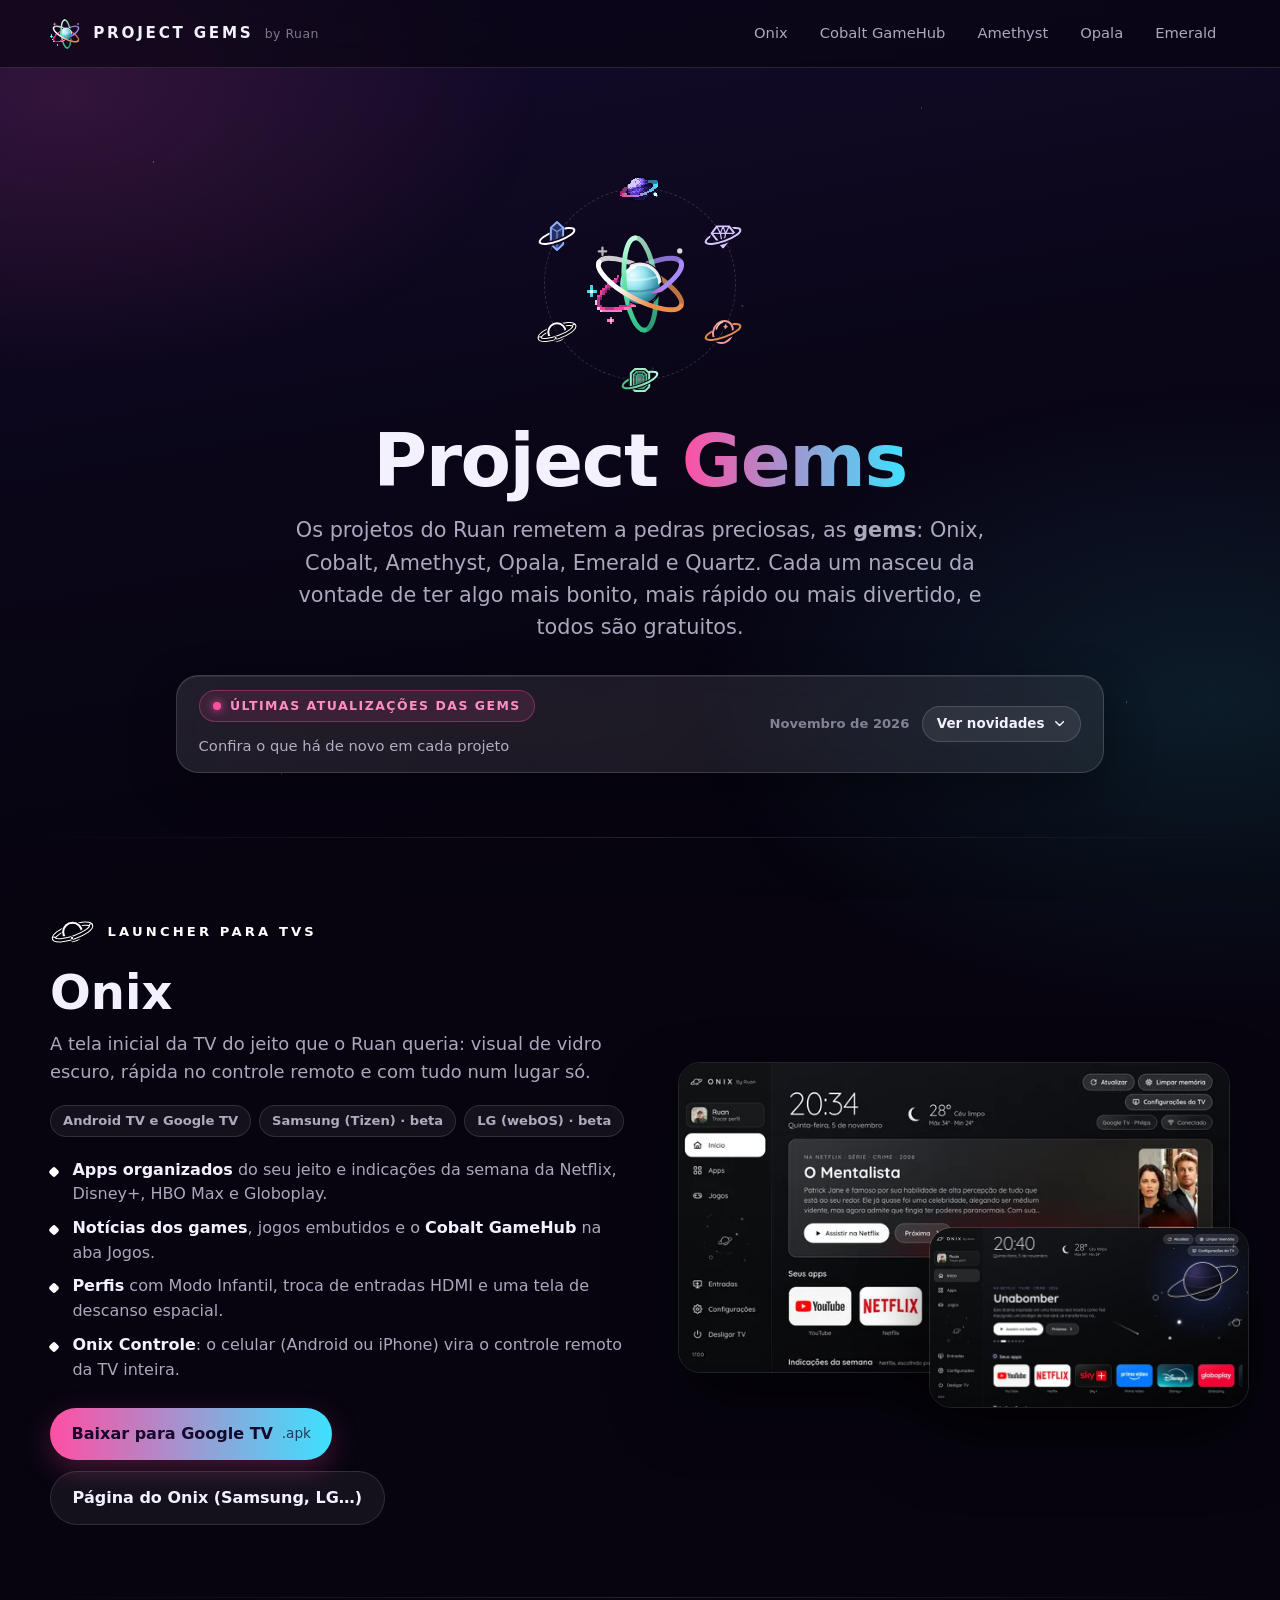
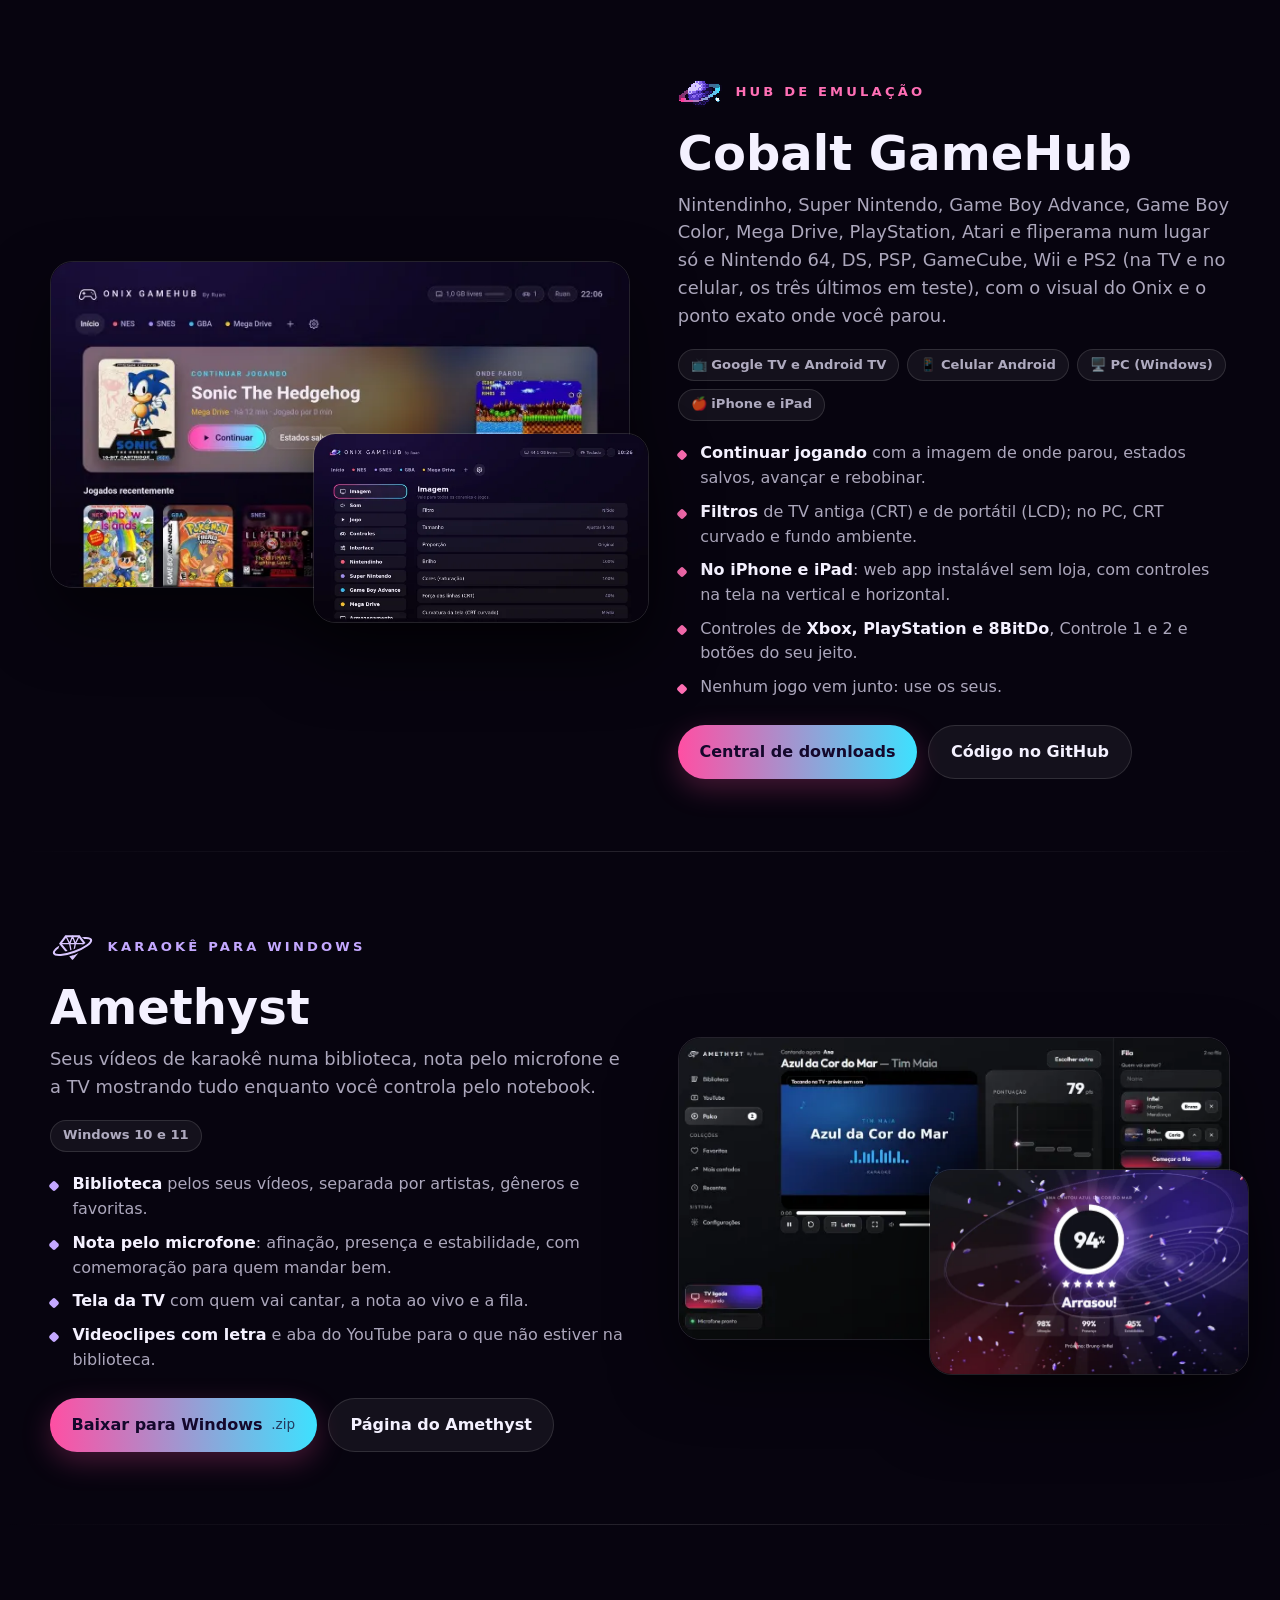
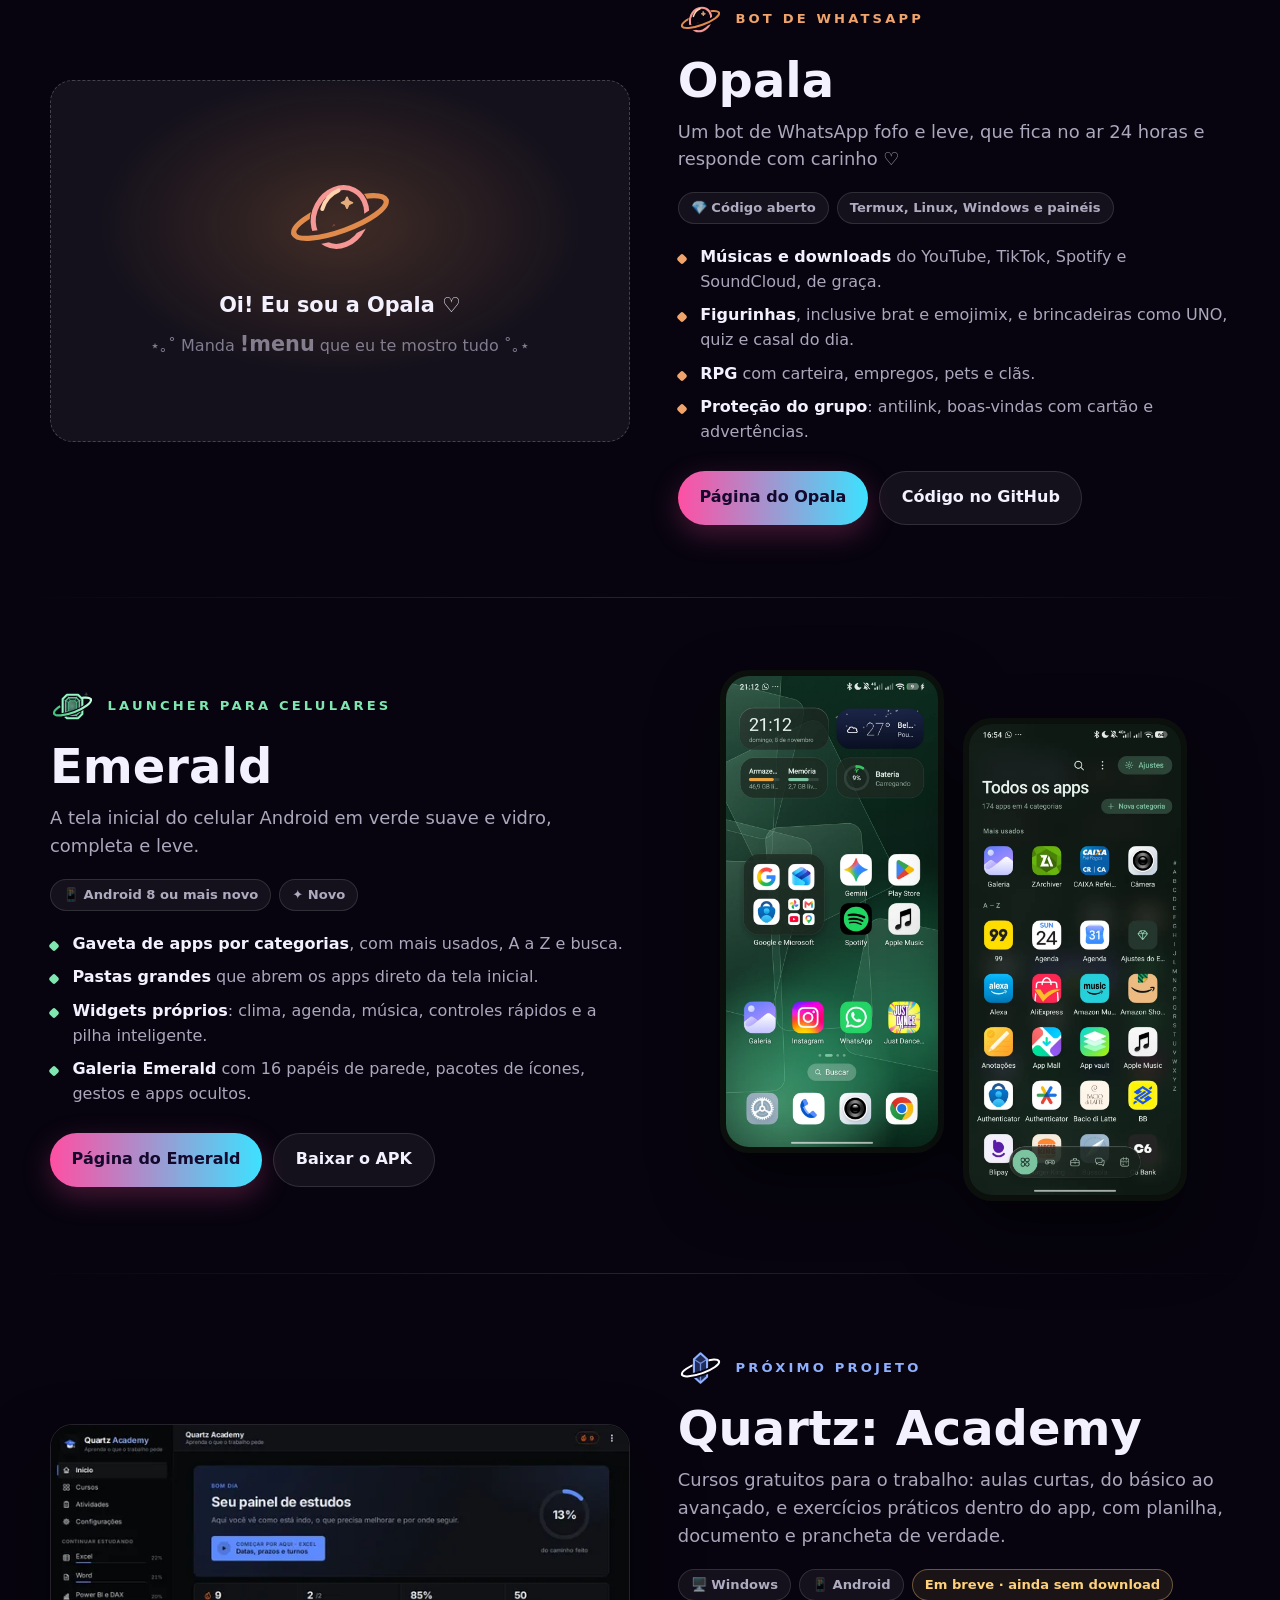
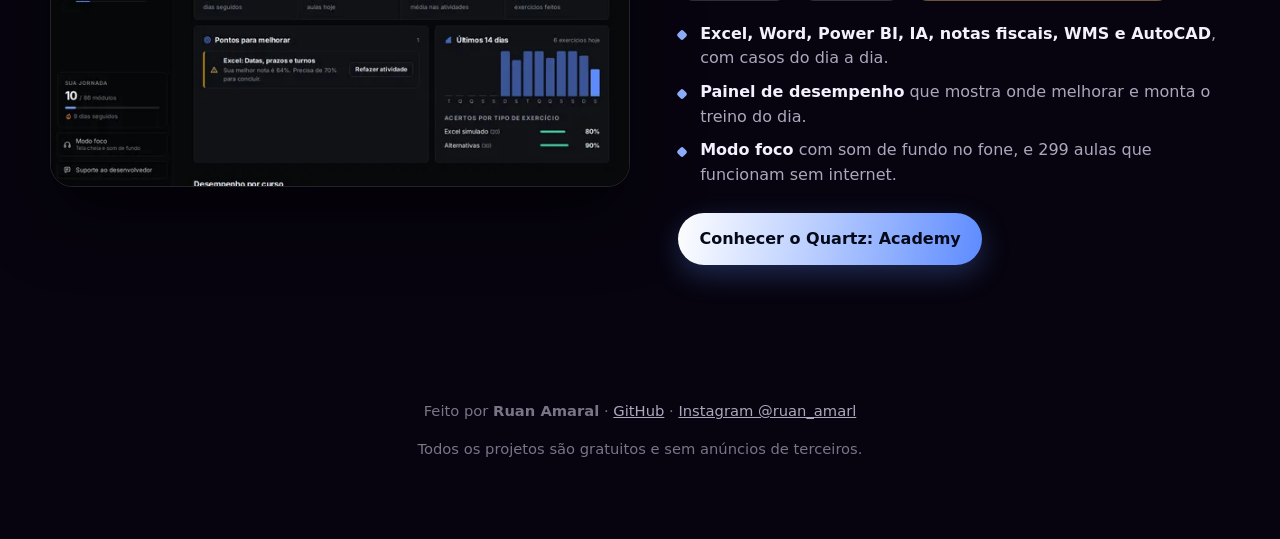
==== commit 86fadc62: "Quartz: Academy: nome novo no site Co-Authored-By: Claude Opus 5.5 <noreply@anthropic.com>" ====
--- a/index.html
+++ b/index.html
@@ -313,12 +313,12 @@
 
   <div class="sep"></div>
 
-  <!-- Próximo projeto: o Quartz Academy ainda não tem download (já entra na roda de gemas) -->
+  <!-- Próximo projeto: o Quartz: Academy ainda não tem download (já entra na roda de gemas) -->
   <section class="gem flip proximo" id="quartz" style="--gem:#8fb0ff;--glow:rgba(143,176,255,.16)">
     <div class="wrap grid">
       <div class="reveal">
         <div class="kicker"><img src="img/quartz.svg" alt="">Próximo projeto</div>
-        <h2>Quartz Academy</h2>
+        <h2>Quartz: Academy</h2>
         <p class="lead">Cursos gratuitos para o trabalho: aulas curtas, do básico ao avançado, e exercícios práticos dentro do app, com planilha, documento e prancheta de verdade.</p>
         <div class="chips"><span class="chip">🖥️ Windows</span><span class="chip">📱 Android</span><span class="chip lock">Em breve · ainda sem download</span></div>
         <ul>
@@ -327,11 +327,11 @@
           <li><b>Modo foco</b> com som de fundo no fone, e 299 aulas que funcionam sem internet.</li>
         </ul>
         <div class="acts">
-          <a class="btn primary" href="quartz/">Conhecer o Quartz Academy</a>
-        </div>
-      </div>
-      <div class="reveal">
-        <img class="shot" alt="Painel de estudos do Quartz Academy, ainda em testes" src="img/quartz-inicio-1280.webp" srcset="img/quartz-inicio-640.webp 640w, img/quartz-inicio-1280.webp 1280w" sizes="(max-width: 860px) 92vw, 560px" width="1280" height="800" loading="lazy" decoding="async">
+          <a class="btn primary" href="quartz/">Conhecer o Quartz: Academy</a>
+        </div>
+      </div>
+      <div class="reveal">
+        <img class="shot" alt="Painel de estudos do Quartz: Academy, ainda em testes" src="img/quartz-inicio-1280.webp" srcset="img/quartz-inicio-640.webp 640w, img/quartz-inicio-1280.webp 1280w" sizes="(max-width: 860px) 92vw, 560px" width="1280" height="800" loading="lazy" decoding="async">
       </div>
     </div>
   </section>
